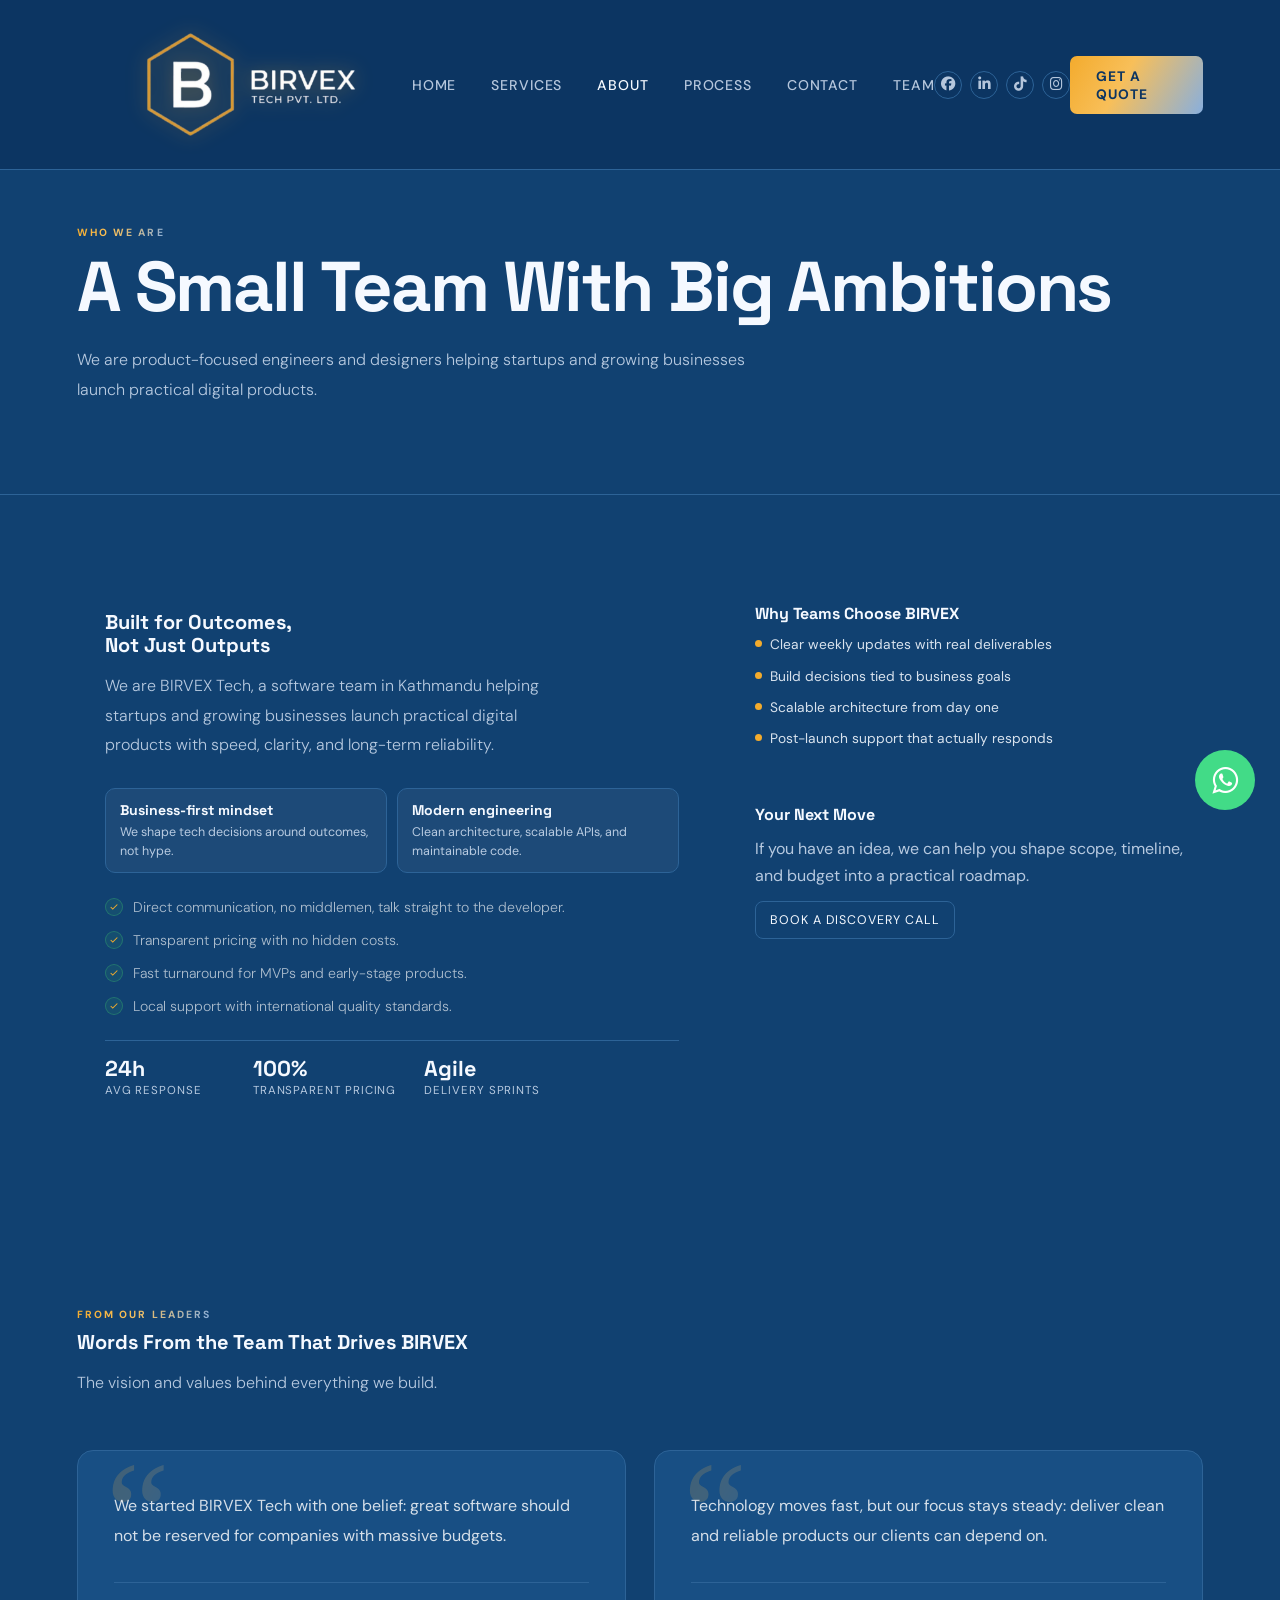
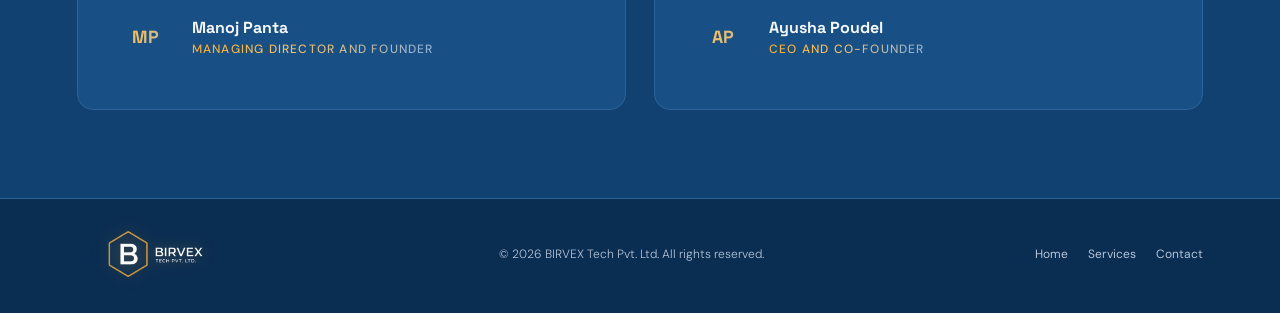
==== about.html @ 7d764b57 "Add team page with member profiles and navigation updates" ====
﻿<!DOCTYPE html>
<html lang="en">

<head>
    <meta charset="UTF-8" />
    <meta name="viewport" content="width=device-width, initial-scale=1.0" />
    <title>Birvex Tech Pvt. Ltd. | About</title>
    <link rel="icon" href="/assets/images/logo.png" type="image/png">
    <link rel="preconnect" href="https://fonts.googleapis.com">
    <link rel="stylesheet" href="https://cdnjs.cloudflare.com/ajax/libs/font-awesome/6.5.2/css/all.min.css"
        crossorigin="anonymous" referrerpolicy="no-referrer" />
    <link rel="stylesheet" href="https://maxcdn.bootstrapcdn.com/font-awesome/4.5.0/css/font-awesome.min.css"
        crossorigin="anonymous" referrerpolicy="no-referrer" />
    <link
        href="https://fonts.googleapis.com/css2?family=Space+Grotesk:wght@500;600;700;800&family=DM+Sans:wght@300;400;500&display=swap"
        rel="stylesheet">
    <link rel="stylesheet" href="/styles/style.css">
</head>

<body>
    <nav id="nav">
        <a href="/" class="nav-brand">
            <img src="/assets/images/logo.png" alt="BIRVEX Tech Pvt. Ltd."
                style="height:155px;width:auto;display:block;">
        </a>
        <ul class="nav-links">
            <li><a href="/">Home</a></li>
            <li><a href="/services">Services</a></li>
            <li><a href="/about" class="active">About</a></li>
            <li><a href="/process">Process</a></li>
            <li><a href="/contact">Contact</a></li>
            <li> <a href="/team">Team</a></li>
        </ul>
        <div class="nav-social">
            <a href="https://www.facebook.com/profile.php?id=61580804552190" target="_blank" rel="noopener noreferrer"
                aria-label="Facebook"><i class="fa-brands fa-facebook-f"></i></a>
            <a href="https://www.linkedin.com/company/birvex-tech-pvt-ltd" target="_blank" rel="noopener noreferrer"
                aria-label="LinkedIn"><i class="fa-brands fa-linkedin-in"></i></a>
            <a href="https://www.tiktok.com/@birvextech" target="_blank" rel="noopener noreferrer"
                aria-label="TikTok"><i class="fa-brands fa-tiktok"></i></a>
            <a href="https://www.instagram.com/birvextech?igsh=MWQ1cmxmb3Z1YXc5ZA%3D%3D&utm_source=qr" target="_blank"
                rel="noopener noreferrer" aria-label="Instagram"><i class="fa-brands fa-instagram"></i></a>
        </div>
        <a href="/contact" class="nav-cta">Get a Quote</a>
        <div class="hamburger" id="hbg"><span></span><span></span><span></span></div>
    </nav>

    <div class="mob-menu" id="mob">
        <a href="/" onclick="closeMob()">Home</a>
        <a href="/services" onclick="closeMob()">Services</a>
        <a href="/about" class="active" onclick="closeMob()">About</a>
        <a href="/process" onclick="closeMob()">Process</a>
        <a href="/contact" onclick="closeMob()">Contact</a>
        <a href="/team" onclick="closeMob()">Team</a>
        <div class="mob-social">
            <a href="https://www.facebook.com/profile.php?id=61580804552190" target="_blank" rel="noopener noreferrer"
                aria-label="Facebook"><i class="fa-brands fa-facebook-f"></i></a>
            <a href="https://www.linkedin.com/company/birvex-tech-pvt-ltd" target="_blank" rel="noopener noreferrer"
                aria-label="LinkedIn"><i class="fa-brands fa-linkedin-in"></i></a>
            <a href="https://www.tiktok.com/@birvextech" target="_blank" rel="noopener noreferrer"
                aria-label="TikTok"><i class="fa-brands fa-tiktok"></i></a>
            <a href="https://www.instagram.com/birvextech?igsh=MWQ1cmxmb3Z1YXc5ZA%3D%3D&utm_source=qr" target="_blank"
                rel="noopener noreferrer" aria-label="Instagram"><i class="fa-brands fa-instagram"></i></a>
        </div>
    </div>

    <section class="page-hero">
        <div class="s-tag">Who We Are</div>
        <h1>A Small Team With Big Ambitions</h1>
        <p class="s-sub">We are product-focused engineers and designers
            helping startups and growing businesses launch
            practical digital products.</p>
    </section>

    <section id="about">
        <div class="about-text about-main reveal d1">
            <h2 class="s-title">Built for Outcomes,<br>Not Just Outputs</h2>
            <p class="s-sub">We are BIRVEX Tech, a software team in
                Kathmandu helping startups and growing businesses
                launch practical digital products with speed, clarity, and
                long-term reliability.</p>
            <div class="about-highlights">
                <div class="about-h">
                    <div class="about-h-title">Business-first mindset</div>
                    <div class="about-h-sub">We shape tech decisions around
                        outcomes, not hype.</div>
                </div>
                <div class="about-h">
                    <div class="about-h-title">Modern engineering</div>
                    <div class="about-h-sub">Clean architecture, scalable
                        APIs, and maintainable code.</div>
                </div>
            </div>
            <ul class="check-list">
                <li><span class="ck"><svg viewBox="0 0 24 24">
                            <polyline points="20 6 9 17 4 12" />
                        </svg></span>Direct communication, no middlemen,
                    talk straight to the developer.</li>
                <li><span class="ck"><svg viewBox="0 0 24 24">
                            <polyline points="20 6 9 17 4 12" />
                        </svg></span>Transparent pricing with no hidden
                    costs.</li>
                <li><span class="ck"><svg viewBox="0 0 24 24">
                            <polyline points="20 6 9 17 4 12" />
                        </svg></span>Fast turnaround for MVPs and
                    early-stage products.</li>
                <li><span class="ck"><svg viewBox="0 0 24 24">
                            <polyline points="20 6 9 17 4 12" />
                        </svg></span>Local support with international
                    quality standards.</li>
            </ul>
            <div class="about-trust">
                <div class="about-kpi">
                    <div class="about-kpi-n">24h</div>
                    <div class="about-kpi-l">Avg response</div>
                </div>
                <div class="about-kpi">
                    <div class="about-kpi-n">100%</div>
                    <div class="about-kpi-l">Transparent pricing</div>
                </div>
                <div class="about-kpi">
                    <div class="about-kpi-n">Agile</div>
                    <div class="about-kpi-l">Delivery sprints</div>
                </div>
            </div>
        </div>
        <aside class="about-side reveal d2">
            <div class="about-side-card">
                <div class="about-side-title">Why Teams Choose BIRVEX</div>
                <ul class="about-mini-list">
                    <li>Clear weekly updates with real deliverables</li>
                    <li>Build decisions tied to business goals</li>
                    <li>Scalable architecture from day one</li>
                    <li>Post-launch support that actually responds</li>
                </ul>
            </div>
            <div class="about-side-card">
                <div class="about-side-title">Your Next Move</div>
                <p class="about-side-text">If you have an idea, we can help
                    you shape scope, timeline, and budget into a
                    practical roadmap.</p>
                <a href="/contact" class="about-side-cta">Book a Discovery
                    Call</a>
            </div>
        </aside>
    </section>

    <section id="leadership">
        <div class="lead-head reveal">
            <div class="s-tag">From Our Leaders</div>
            <h2 class="s-title">Words From the Team That Drives BIRVEX</h2>
            <p class="s-sub">The vision and values behind everything we
                build.</p>
        </div>
        <div class="lead-grid">
            <div class="lead-card reveal">
                <p class="lead-quote">We started BIRVEX Tech with one
                    belief: great software should not be reserved for
                    companies with massive budgets.</p>
                <div class="lead-person">
                    <div class="lead-avatar">
                        <div class="lead-avatar-inner no-photo" data-fallback="MP">
                            <img src="/assets/images/CEO.png" alt="Manoj Panta">
                        </div>
                    </div>
                    <div>
                        <div class="lead-info-name">Manoj Panta</div>
                        <div class="lead-info-role">Managing Director and
                            Founder</div>
                    </div>
                </div>
            </div>
            <div class="lead-card reveal d1">
                <p class="lead-quote">Technology moves fast, but our focus
                    stays steady: deliver clean and reliable
                    products
                    our clients can depend on.</p>
                <div class="lead-person">
                    <div class="lead-avatar">
                        <div class="lead-avatar-inner no-photo" data-fallback="AP">
                            <img src="/assets/images/ceo_co_founder.png" alt="Ayusha Poudel">
                        </div>
                    </div>
                    <div>
                        <div class="lead-info-name">Ayusha Poudel</div>
                        <div class="lead-info-role">CEO and Co-Founder</div>
                    </div>
                </div>
            </div>
        </div>
    </section>
    <div class="floating_btn">
        <a target="_blank" href="https://wa.me/9867396900" rel="noopener noreferrer" aria-label="WhatsApp">
            <div class="contact_icon">
                <i class="fa fa-whatsapp my-float"></i>
            </div>
        </a>

    </div>
    <footer>
        <div class="ft-brand">
            <img src="/assets/images/logo.png" alt="BIRVEX Tech Pvt. Ltd."
                style="height:70px;width:auto;display:block;filter:drop-shadow(0 0 8px rgba(243,171,45,0.35));">
        </div>

        <span class="ft-copy">© 2026 BIRVEX Tech Pvt. Ltd. All rights
            reserved.</span>
        <div class="ft-links">
            <a href="/">Home</a><a href="/services">Services</a><a href="/contact">Contact</a>
        </div>
    </footer>

    <div class="toast-wrap" id="toastWrap"></div>

    <script src="/scripts/main.js"></script>
</body>

<!--Start of Tawk.to Script-->
<!--Start of Tawk.to Script-->
<script type="text/javascript">
    var Tawk_API = Tawk_API || {}, Tawk_LoadStart = new Date();
    (function () {
        var s1 = document.createElement("script"), s0 = document.getElementsByTagName("script")[0];
        s1.async = true;
        s1.src = 'https://embed.tawk.to/69c4b86bbbdb561c35450358/1jkk70pis';
        s1.charset = 'UTF-8';
        s1.setAttribute('crossorigin', '*');
        s0.parentNode.insertBefore(s1, s0);
    })();
</script>
<!--End of Tawk.to Script-->
<!--End of Tawk.to Script-->

</html>
---- styles/style.css ----
:root {
    --green: #f3ab2d;
    --blue: #5f90cb;
    --teal: #7da7d8;
    --grad: linear-gradient(120deg, #f3ab2d 0%, #f8bf59 40%, #88afde 100%);
    --dark: #0d3561;
    --surface: #114171;
    --card: #184f84;
    --border: #2d6397;
    --muted: rgba(230, 239, 255, 0.78);
    --white: #f5f9ff;
}

*,
*::before,
*::after {
    box-sizing: border-box;
    margin: 0;
    padding: 0;
}

html {
    scroll-behavior: smooth;
}

body {
    font-family: 'DM Sans', sans-serif;
    background: var(--dark);
    color: var(--white);
    overflow-x: hidden;
    min-height: 100vh;
    display: flex;
    flex-direction: column;
}

p {
    font-size: 16px !important;
}

h2,
h3,
h4,
h5,
h6,
.s-title {
    font-size: clamp(18px, 2vw, 20px) !important;
}

::-webkit-scrollbar {
    width: 4px;
}

::-webkit-scrollbar-thumb {
    background: var(--grad);
    border-radius: 4px;
}

/* NAV */
nav {
    position: fixed;
    top: 0;
    left: 0;
    right: 0;
    z-index: 100;
    display: flex;
    align-items: center;
    justify-content: space-between;
    padding: 0 6vw;
    height: 170px;
    background: rgba(13, 53, 97, 0.92);
    backdrop-filter: blur(16px);
    border-bottom: 1px solid var(--border);
    transition: height 0.3s;
}

.nav-brand {
    display: flex;
    align-items: center;
    gap: 10px;
    text-decoration: none;
    flex-shrink: 0;
}

.nav-brand img {
    height: 155px;
    width: auto;
    display: block;
    object-fit: contain;
    filter: drop-shadow(0 0 10px rgba(243, 171, 45, 0.4));
}

.brand-hex {
    width: 36px;
    height: 32px;
    clip-path: polygon(25% 4%, 75% 4%, 96% 50%, 75% 96%, 25% 96%, 4% 50%);
    border: 2px solid var(--green);
    display: flex;
    align-items: center;
    justify-content: center;
    flex-shrink: 0;
}

.brand-hex span {
    font-family: 'Space Grotesk', sans-serif;
    font-size: 0.92rem;
    font-weight: 700;
    color: var(--green);
    line-height: 1;
}

.brand-word {
    display: flex;
    flex-direction: column;
    line-height: 1;
}

.brand-name {
    font-family: 'Space Grotesk', sans-serif;
    font-size: 1.55rem;
    letter-spacing: 0.08em;
    font-weight: 800;
    color: var(--white);
}

.brand-sub {
    margin-top: 3px;
    font-size: 0.58rem;
    letter-spacing: 0.24em;
    text-transform: uppercase;
    color: rgba(220, 233, 252, 0.86);
    font-weight: 500;
}

.nav-links {
    display: flex;
    gap: 2.2rem;
    list-style: none;
    align-items: center;
}

.nav-links a {
    font-size: 0.88rem;
    font-weight: 500;
    color: var(--muted);
    text-decoration: none;
    letter-spacing: 0.06em;
    text-transform: uppercase;
    transition: color 0.2s;
}

.nav-links a:hover {
    color: var(--white);
}

.nav-links a.active,
.mob-menu a.active {
    color: var(--white);
}

.nav-social {
    display: flex;
    align-items: center;
    gap: 8px;
}

.nav-social a {
    width: 28px;
    height: 28px;
    display: inline-flex;
    align-items: center;
    justify-content: center;
    text-decoration: none;
    color: var(--muted);
    border: 1px solid var(--border);
    border-radius: 999px;
    font-size: 0.9rem;
    transition: color 0.2s, border-color 0.2s, background 0.2s, transform 0.2s;
}

.nav-social a i {
    line-height: 1;
    display: block;
}

.nav-social a:hover {
    color: var(--white);
    border-color: var(--green);
    background: rgba(243, 171, 45, 0.12);
    transform: translateY(-1px);
}

.nav-cta {
    padding: 11px 26px;
    border-radius: 7px;
    background: var(--grad);
    color: #0d3561;
    font-size: 0.86rem;
    font-weight: 700;
    letter-spacing: 0.06em;
    text-transform: uppercase;
    text-decoration: none;
    transition: opacity 0.2s, transform 0.2s;
}

.nav-cta:hover {
    opacity: 0.92;
    transform: translateY(-1px);
}

.hamburger {
    display: none;
    flex-direction: column;
    gap: 5px;
    cursor: pointer;
}

.hamburger span {
    width: 22px;
    height: 2px;
    background: var(--white);
    border-radius: 2px;
    transition: all 0.3s;
}

.hamburger.open span:nth-child(1) {
    transform: translateY(7px) rotate(45deg);
}

.hamburger.open span:nth-child(2) {
    opacity: 0;
}

.hamburger.open span:nth-child(3) {
    transform: translateY(-7px) rotate(-45deg);
}

/* Nav shrink on scroll */
nav.scrolled {
    height: 68px !important;
}

nav.scrolled .nav-brand img {
    height: 54px !important;
}

.mob-menu {
    display: none;
    flex-direction: column;
    position: fixed;
    top: 170px;
    left: 0;
    right: 0;
    z-index: 99;
    background: var(--card);
    border-bottom: 1px solid var(--border);
    transition: top 0.3s;
}

.mob-menu.open {
    display: flex;
}

.mob-menu a {
    padding: 13px 6vw;
    color: var(--muted);
    font-size: 0.88rem;
    font-weight: 500;
    text-decoration: none;
    text-transform: uppercase;
    letter-spacing: 0.06em;
    border-bottom: 1px solid var(--border);
    transition: color 0.2s;
}

.mob-menu a:hover {
    color: var(--green);
}

.mob-social {
    display: none;
    align-items: center;
    justify-content: center;
    gap: 10px;
    padding: 12px 6vw 14px;
    border-top: 1px solid var(--border);
}

.mob-social a {
    width: 30px;
    height: 30px;
    display: inline-flex;
    align-items: center;
    justify-content: center;
    text-decoration: none;
    color: var(--muted);
    border: 1px solid var(--border);
    border-radius: 999px;
    font-size: 0.92rem;
    transition: color 0.2s, border-color 0.2s, background 0.2s;
}

.mob-social a:hover {
    color: var(--white);
    border-color: var(--green);
    background: rgba(243, 171, 45, 0.12);
}

/* HERO */
.hero {
    min-height: 100vh;
    display: flex;
    align-items: center;
    justify-content: center;

    position: relative;
    overflow: hidden;
}

.hero::before {
    content: '';
    position: absolute;
    inset: 0;
    background:
        radial-gradient(ellipse 50% 60% at 78% 45%, rgba(33, 118, 199, 0.13) 0%, transparent 65%),
        radial-gradient(ellipse 40% 50% at 18% 65%, rgba(61, 190, 110, 0.09) 0%, transparent 60%),
        var(--dark);
}

.hero-grid {
    position: absolute;
    inset: 0;
    pointer-events: none;
    background-image: linear-gradient(rgba(61, 190, 110, 0.03) 1px, transparent 1px), linear-gradient(90deg, rgba(33, 118, 199, 0.03) 1px, transparent 1px);
    background-size: 52px 52px;
}

.hero-content {
    position: relative;
    width: 100%;
    max-width: 1100px;
    display: flex;
    align-items: center;
    gap: 60px;
    height: 100vh;
}

.hero-left {
    flex: 1;
}

.hero-right {
    flex: 1;
    display: flex;
    flex-direction: column;
    gap: 0;
}

.hero-pill {
    display: inline-flex;
    align-items: center;
    gap: 8px;
    padding: 5px 14px;
    border-radius: 100px;
    border: 1px solid rgba(61, 190, 110, 0.3);
    background: rgba(61, 190, 110, 0.07);
    font-size: 0.68rem;
    font-weight: 600;
    letter-spacing: 0.14em;
    text-transform: uppercase;
    color: var(--green);
    margin-bottom: 26px;
    opacity: 0;
    animation: up 0.6s 0.1s forwards;
}

.dot {
    width: 6px;
    height: 6px;
    border-radius: 50%;
    background: var(--green);
    box-shadow: 0 0 7px var(--green);
    animation: blink 2s infinite;
}

@keyframes blink {

    0%,
    100% {
        opacity: 1
    }

    50% {
        opacity: 0.3
    }
}

h1 {
    font-family: 'Space Grotesk', sans-serif;
    font-size: clamp(2.8rem, 5.5vw, 4.8rem);
    font-weight: 800;
    line-height: 1.08;
    letter-spacing: -0.03em;
    margin-bottom: 20px;
    opacity: 0;
    animation: up 0.6s 0.25s forwards;
}

.g {
    background: var(--grad);
    -webkit-background-clip: text;
    -webkit-text-fill-color: transparent;
    background-clip: text;
}

.hero-sub {
    font-size: 1.1rem;
    font-weight: 300;
    line-height: 1.8;
    color: var(--muted);
    max-width: 560px;
    margin-bottom: 38px;
    opacity: 0;
    animation: up 0.6s 0.4s forwards;
}

.hero-btns {
    display: flex;
    gap: 12px;
    flex-wrap: wrap;
    opacity: 0;
    animation: up 0.6s 0.55s forwards;
}

.btn-p {
    padding: 13px 30px;
    border-radius: 7px;
    background: var(--grad);
    color: #0d3561;
    border: none;
    font-size: 0.83rem;
    font-weight: 600;
    letter-spacing: 0.06em;
    text-transform: uppercase;
    text-decoration: none;
    cursor: pointer;
    box-shadow: 0 4px 18px rgba(33, 118, 199, 0.28);
    transition: opacity 0.2s, transform 0.2s;
}

.btn-p:hover {
    opacity: 0.92;
    transform: translateY(-2px);
}

.btn-o {
    padding: 12px 30px;
    border-radius: 7px;
    background: transparent;
    color: var(--white);
    border: 1.5px solid var(--border);
    font-size: 0.83rem;
    font-weight: 500;
    letter-spacing: 0.06em;
    text-transform: uppercase;
    text-decoration: none;
    transition: border-color 0.2s, color 0.2s, transform 0.2s;
}

.btn-o:hover {
    border-color: var(--blue);
    color: #7ec8f5;
    transform: translateY(-2px);
}

.hero-logo-float {
    position: absolute;
    right: 7vw;
    top: 50%;
    transform: translateY(-50%);
    opacity: 0;
    animation: fadein 1s 0.8s forwards;
    display: flex;
    flex-direction: column;
    align-items: center;
    gap: 16px;
}

.logo-ring {
    width: 180px;
    height: 180px;
    border-radius: 50%;
    background: rgba(255, 255, 255, 0.96);
    display: flex;
    align-items: center;
    justify-content: center;
    box-shadow: 0 0 0 12px rgba(61, 190, 110, 0.08), 0 0 0 24px rgba(33, 118, 199, 0.05), 0 24px 60px rgba(0, 0, 0, 0.4);
}

.logo-ring img {
    width: 140px;
    height: 140px;
    object-fit: contain;
}

.logo-tagline {
    font-family: 'Space Grotesk', sans-serif;
    font-size: 0.85rem;
    font-weight: 700;
    text-align: center;
    letter-spacing: 0.04em;
    background: var(--grad);
    -webkit-background-clip: text;
    -webkit-text-fill-color: transparent;
    background-clip: text;
}

/* STATS */
.stats {
    background: var(--surface);
    border-top: 1px solid var(--border);
    border-bottom: 1px solid var(--border);
    padding: 32px 6vw;
    display: flex;
    justify-content: space-around;
    flex-wrap: wrap;
    gap: 20px;
}

.stat {
    text-align: center;
}

.stat-n {
    font-family: 'Space Grotesk', sans-serif;
    font-size: 2.2rem;
    font-weight: 800;
    line-height: 1;
    background: var(--grad);
    -webkit-background-clip: text;
    -webkit-text-fill-color: transparent;
    background-clip: text;
}

.stat-l {
    font-size: 0.7rem;
    font-weight: 500;
    letter-spacing: 0.1em;
    text-transform: uppercase;
    color: var(--muted);
    margin-top: 5px;
}

/* SECTION */
section {
    padding: 88px 6vw;
}

.page-hero {
    background: var(--surface);
    padding: 220px 6vw 90px;
    border-bottom: 1px solid var(--border);
}

.page-hero .s-sub {
    max-width: 680px;
}

.s-tag {
    font-size: 0.65rem;
    font-weight: 700;
    letter-spacing: 0.2em;
    text-transform: uppercase;
    background: var(--grad);
    -webkit-background-clip: text;
    -webkit-text-fill-color: transparent;
    background-clip: text;
    margin-bottom: 10px;
    display: inline-block;
}

.s-title {
    font-family: 'Space Grotesk', sans-serif;
    font-size: clamp(1.8rem, 3vw, 2.5rem);
    font-weight: 800;
    line-height: 1.15;
    margin-bottom: 14px;
}

.s-sub {
    font-size: 0.95rem;
    font-weight: 300;
    line-height: 1.85;
    color: var(--muted);
    max-width: 480px;
}

/* SERVICES */
#services {
    background: var(--surface);
}

.svc-head {
    margin-bottom: 50px;
}

.svc-grid {
    display: grid;
    grid-template-columns: repeat(auto-fit, minmax(270px, 1fr));
    gap: 18px;
}

.svc-card {
    background: var(--dark);
    border: 1px solid var(--border);
    border-radius: 12px;
    padding: 32px 28px;
    position: relative;
    overflow: hidden;
    transition: transform 0.3s, border-color 0.3s, box-shadow 0.3s;
}

.svc-card::before {
    content: '';
    position: absolute;
    top: 0;
    left: 0;
    right: 0;
    height: 2.5px;
    background: var(--grad);
    transform: scaleX(0);
    transform-origin: left;
    transition: transform 0.35s;
    border-radius: 12px 12px 0 0;
}

.svc-card:hover {
    transform: translateY(-5px);
    border-color: rgba(33, 118, 199, 0.3);
    box-shadow: 0 12px 36px rgba(33, 118, 199, 0.12);
}

.svc-card:hover::before {
    transform: scaleX(1);
}

.svc-icon {
    width: 46px;
    height: 46px;
    border-radius: 9px;
    margin-bottom: 20px;
    display: flex;
    align-items: center;
    justify-content: center;
    background: rgba(61, 190, 110, 0.08);
    border: 1px solid rgba(61, 190, 110, 0.14);
}

.svc-icon svg {
    width: 22px;
    height: 22px;
    stroke-width: 1.6;
    fill: none;
}

.svc-card:nth-child(odd) .svc-icon svg {
    stroke: var(--green);
}

.svc-card:nth-child(even) .svc-icon svg {
    stroke: #5ab4f5;
}

.svc-title {
    font-family: 'Space Grotesk', sans-serif;
    font-size: 1.05rem;
    font-weight: 700;
    margin-bottom: 9px;
}

.svc-desc {
    font-size: 0.86rem;
    line-height: 1.75;
    color: var(--muted);
    font-weight: 300;
}

/* ABOUT */
#about {
    background: var(--surface);
    display: grid;
    grid-template-columns: 1.15fr 0.85fr;
    gap: 30px;
    align-items: start;
    max-width: 1440px;
    margin: 0 auto;
}

.about-main {
    background: transparent;
    border: none;
    border-radius: 14px;
    padding: 28px;
}

.about-img-side {
    display: flex;
    flex-direction: column;
    align-items: center;
    gap: 20px;
}

.about-logo-big {
    width: 200px;
    height: 200px;
    border-radius: 50%;
    background: #fff;
    display: flex;
    align-items: center;
    justify-content: center;
    box-shadow: 0 0 0 10px rgba(61, 190, 110, 0.07), 0 0 0 22px rgba(33, 118, 199, 0.04), 0 20px 50px rgba(0, 0, 0, 0.35);
}

.about-logo-big img {
    width: 160px;
    height: 160px;
    object-fit: contain;
}

.about-chips {
    display: flex;
    flex-wrap: wrap;
    gap: 8px;
    justify-content: center;
}

.chip {
    padding: 5px 14px;
    border-radius: 100px;
    font-size: 0.72rem;
    font-weight: 500;
    border: 1px solid var(--border);
    color: var(--muted);
    background: var(--card);
}

.about-text .s-sub {
    margin-bottom: 28px;
}

.about-highlights {
    display: grid;
    grid-template-columns: 1fr 1fr;
    gap: 10px;
    margin: 0 0 24px;
}

.about-h {
    background: rgba(245, 249, 255, 0.05);
    border: 1px solid var(--border);
    border-radius: 10px;
    padding: 12px 14px;
}

.about-h-title {
    font-family: 'Space Grotesk', sans-serif;
    font-size: 0.88rem;
    font-weight: 700;
    color: var(--white);
    margin-bottom: 4px;
}

.about-h-sub {
    font-size: 0.78rem;
    color: var(--muted);
    line-height: 1.5;
}

.check-list {
    list-style: none;
    display: flex;
    flex-direction: column;
    gap: 11px;
    margin-bottom: 22px;
}

.check-list li {
    display: flex;
    align-items: flex-start;
    gap: 10px;
    font-size: 0.88rem;
    color: rgba(255, 255, 255, 0.65);
    font-weight: 300;
    line-height: 1.55;
}

.ck {
    flex-shrink: 0;
    width: 18px;
    height: 18px;
    border-radius: 50%;
    margin-top: 1px;
    background: rgba(61, 190, 110, 0.1);
    border: 1px solid rgba(61, 190, 110, 0.35);
    display: flex;
    align-items: center;
    justify-content: center;
}

.ck svg {
    width: 10px;
    height: 10px;
    stroke: var(--green);
    stroke-width: 2.5;
    fill: none;
}

.about-trust {
    display: flex;
    gap: 28px;
    flex-wrap: wrap;
    padding-top: 16px;
    border-top: 1px solid var(--border);
}

.about-kpi {
    min-width: 120px;
}

.about-kpi-n {
    font-family: 'Space Grotesk', sans-serif;
    font-size: 1.35rem;
    font-weight: 800;
    color: var(--white);
    line-height: 1.1;
}

.about-kpi-l {
    margin-top: 3px;
    font-size: 0.72rem;
    letter-spacing: 0.08em;
    text-transform: uppercase;
    color: var(--muted);
}

.about-side {
    display: flex;
    flex-direction: column;
    gap: 14px;
}

.about-side-card {
    background: transparent;
    border: none;
    border-radius: 14px;
    padding: 20px 18px;
}

.about-side-title {
    font-family: 'Space Grotesk', sans-serif;
    font-size: 1rem;
    font-weight: 700;
    color: var(--white);
    margin-bottom: 10px;
}

.about-side-text {
    font-size: 0.9rem;
    line-height: 1.7;
    color: var(--muted);
}

.about-mini-list {
    list-style: none;
    display: flex;
    flex-direction: column;
    gap: 10px;
    margin-top: 8px;
}

.about-mini-list li {
    font-size: 0.86rem;
    color: rgba(245, 249, 255, 0.88);
    display: flex;
    align-items: flex-start;
    gap: 8px;
    line-height: 1.55;
}

.about-mini-list li::before {
    content: '';
    width: 7px;
    height: 7px;
    margin-top: 6px;
    border-radius: 50%;
    background: var(--green);
    flex-shrink: 0;
}

.about-side-cta {
    display: inline-block;
    margin-top: 12px;
    font-size: 0.78rem;
    letter-spacing: 0.08em;
    text-transform: uppercase;
    text-decoration: none;
    color: var(--white);
    border: 1px solid var(--border);
    border-radius: 8px;
    padding: 10px 14px;
    transition: border-color 0.2s, transform 0.2s;
}

.about-side-cta:hover {
    border-color: var(--green);
    transform: translateY(-1px);
}

/* HOME EXTRA */
#home-extra {
    background: linear-gradient(180deg, var(--surface) 0%, #0f3b68 100%);
}

.extra-head {
    margin-bottom: 34px;
}

.extra-grid {
    display: grid;
    grid-template-columns: repeat(3, 1fr);
    gap: 18px;
    margin-bottom: 26px;
}

.extra-card {
    background: rgba(10, 45, 82, 0.75);
    border: 1px solid var(--border);
    border-radius: 14px;
    padding: 24px;
    transition: transform 0.25s, border-color 0.25s, box-shadow 0.25s;
}

.extra-card:hover {
    transform: translateY(-4px);
    border-color: rgba(243, 171, 45, 0.55);
    box-shadow: 0 12px 32px rgba(4, 22, 41, 0.35);
}

.extra-label {
    display: inline-block;
    padding: 5px 10px;
    border-radius: 999px;
    border: 1px solid rgba(243, 171, 45, 0.35);
    background: rgba(243, 171, 45, 0.12);
    color: var(--green);
    font-size: 0.68rem;
    font-weight: 600;
    letter-spacing: 0.08em;
    text-transform: uppercase;
    margin-bottom: 12px;
}

.extra-card h3 {
    font-family: 'Space Grotesk', sans-serif;
    font-size: 1.05rem;
    margin-bottom: 10px;
    line-height: 1.3;
}

.extra-card p {
    color: var(--muted);
    font-size: 0.88rem;
    line-height: 1.65;
    margin-bottom: 12px;
}

.extra-card ul {
    list-style: none;
    display: flex;
    flex-direction: column;
    gap: 7px;
}

.extra-card li {
    font-size: 0.8rem;
    color: rgba(245, 249, 255, 0.86);
    line-height: 1.45;
    position: relative;
    padding-left: 14px;
}

.extra-card li::before {
    content: '';
    width: 6px;
    height: 6px;
    border-radius: 50%;
    background: var(--green);
    position: absolute;
    left: 0;
    top: 7px;
}

#home-clients {
    background: var(--surface);
    padding-top: 26px;
}

.clients-head {
    text-align: center;
    max-width: 900px;
    margin: 0 auto 24px;
}

.clients-head .s-sub {
    max-width: 760px;
    margin: 0 auto;
}

.clients-marquee {
    overflow: hidden;
    border: 1px solid rgba(45, 99, 151, 0.75);
    border-radius: 14px;
    background: rgba(10, 45, 82, 0.65);
    position: relative;
    -webkit-mask-image: linear-gradient(to right, transparent, #000 8%, #000 92%, transparent);
    mask-image: linear-gradient(to right, transparent, #000 8%, #000 92%, transparent);
}

.clients-track {
    display: flex;
    width: max-content;
    gap: 14px;
    padding: 16px 14px;
    animation: client-scroll 30s linear infinite;
}

.client-logo {
    width: 180px;
    height: 82px;
    border-radius: 10px;
    background: rgba(245, 249, 255, 0.06);
    border: 1px solid rgba(45, 99, 151, 0.7);
    display: flex;
    align-items: center;
    justify-content: center;
    flex-shrink: 0;
}

.client-logo img {
    max-width: 132px;
    max-height: 54px;
    object-fit: contain;
    filter: none;
    opacity: 1;
}

@keyframes client-scroll {
    from {
        transform: translateX(0);
    }

    to {
        transform: translateX(-50%);
    }
}

#home-faq {
    background: var(--surface);
    padding: 34px 6vw 74px;
}

.faq-head {
    text-align: center;
    max-width: 920px;
    margin: 0 auto 18px;
}

.faq-head .s-sub {
    max-width: 680px;
    margin: 0 auto;
}

.faq-shell {
    max-width: 980px;
    margin: 0 auto;
    padding: 18px;
    border-radius: 14px;
    border: 1px solid rgba(45, 99, 151, 0.75);
    background: rgba(10, 45, 82, 0.58);
    box-shadow: 0 16px 34px rgba(6, 26, 48, 0.26);
}

.faq-grid {
    display: grid;
    gap: 10px;
}

.faq-grid details {
    text-align: left;
    border: 1px solid rgba(45, 99, 151, 0.65);
    border-radius: 9px;
    padding: 11px 13px;
    background: rgba(17, 65, 113, 0.45);
}

.faq-grid summary {
    cursor: pointer;
    list-style: none;
    font-size: 0.9rem;
    font-weight: 600;
    color: rgba(245, 249, 255, 0.94);
}

.faq-grid summary::-webkit-details-marker {
    display: none;
}

.faq-grid p {
    margin-top: 8px;
    color: var(--muted);
    font-size: 0.84rem;
    line-height: 1.62;
}

.faq-shell .about-side-cta {
    display: inline-flex;
    margin-top: 14px;
}

@media (prefers-reduced-motion: reduce) {
    .clients-track {
        animation: none;
    }
}

/* PROCESS */
#process {
    background: var(--surface);
}

.proc-head {
    margin-bottom: 52px;
}

.proc-grid {
    display: grid;
    grid-template-columns: repeat(4, 1fr);
    gap: 28px;
}

.proc-step {
    text-align: center;
}

.proc-num-wrap {
    width: 60px;
    height: 60px;
    border-radius: 50%;
    margin: 0 auto 18px;
    background: var(--grad);
    padding: 2px;
    display: flex;
    transition: transform 0.3s, box-shadow 0.3s;
}

.proc-step:hover .proc-num-wrap {
    transform: scale(1.08);
    box-shadow: 0 6px 20px rgba(33, 118, 199, 0.3);
}

.proc-num-bg {
    flex: 1;
    border-radius: 50%;
    background: var(--card);
    display: flex;
    align-items: center;
    justify-content: center;
}

.proc-num-inner {
    font-family: 'Space Grotesk', sans-serif;
    font-size: 1.2rem;
    font-weight: 800;
    background: var(--grad);
    -webkit-background-clip: text;
    -webkit-text-fill-color: transparent;
    background-clip: text;
}

.proc-title {
    font-family: 'Space Grotesk', sans-serif;
    font-size: 0.95rem;
    font-weight: 700;
    margin-bottom: 7px;
}

.proc-desc {
    font-size: 0.82rem;
    line-height: 1.7;
    color: var(--muted);
    font-weight: 300;
}

/* LEADERSHIP */
#leadership {
    background: var(--surface);
}

.lead-head {
    margin-bottom: 52px;
}

.lead-grid {
    display: grid;
    grid-template-columns: 1fr 1fr;
    gap: 28px;
}

.lead-card {
    background: var(--card);
    border: 1px solid var(--border);
    border-radius: 16px;
    padding: 40px 36px;
    position: relative;
    overflow: hidden;
    transition: transform 0.3s, box-shadow 0.3s;
}

.lead-card::before {
    content: '\201C';
    position: absolute;
    top: -10px;
    left: 28px;
    font-size: 9rem;
    line-height: 1;
    font-family: Georgia, serif;
    background: var(--grad);
    -webkit-background-clip: text;
    -webkit-text-fill-color: transparent;
    background-clip: text;
    opacity: 0.18;
    pointer-events: none;
}

.lead-card:hover {
    transform: translateY(-4px);
    box-shadow: 0 16px 48px rgba(33, 118, 199, 0.14);
}

.lead-quote {
    font-size: 1.05rem;
    font-weight: 400;
    line-height: 1.85;
    color: rgba(255, 255, 255, 0.82);
    margin-bottom: 32px;
    position: relative;
    z-index: 1;
}

.lead-person {
    display: flex;
    align-items: center;
    gap: 14px;
    border-top: 1px solid var(--border);
    padding-top: 22px;
}

.lead-avatar {
    width: 64px;
    height: 64px;
    border-radius: 50%;
    padding: 2px;
    flex-shrink: 0;
    display: flex;
}

.lead-avatar-inner {
    flex: 1;
    border-radius: 50%;
    background: var(--dark);
    display: flex;
    align-items: center;
    justify-content: center;
    font-family: 'Space Grotesk', sans-serif;
    font-size: 1.1rem;
    font-weight: 700;
    background: var(--grad);
    -webkit-background-clip: text;
    -webkit-text-fill-color: transparent;
    background-clip: text;
    background-color: var(--dark);
    overflow: hidden;
    position: relative;
    color: transparent;
}

.lead-avatar-inner img {
    width: 100%;
    height: 100%;
    object-fit: cover;
    display: block;
}

.lead-avatar-inner::after {
    content: attr(data-fallback);
    position: absolute;
    inset: 0;
    display: flex;
    align-items: center;
    justify-content: center;
    font-family: 'Space Grotesk', sans-serif;
    font-size: 1.1rem;
    font-weight: 700;
    background: var(--grad);
    -webkit-background-clip: text;
    -webkit-text-fill-color: transparent;
    background-clip: text;
    opacity: 0;
}

.lead-avatar-inner.no-photo::after {
    opacity: 1;
}

.lead-avatar-inner.no-photo img {
    display: none;
}

.lead-info-name {
    font-family: 'Space Grotesk', sans-serif;
    font-size: 1rem;
    font-weight: 700;
    color: var(--white);
}

.lead-info-role {
    font-size: 0.75rem;
    font-weight: 500;
    letter-spacing: 0.1em;
    text-transform: uppercase;
    background: var(--grad);
    -webkit-background-clip: text;
    -webkit-text-fill-color: transparent;
    background-clip: text;
    margin-top: 3px;
}

@media (max-width: 860px) {
    .lead-grid {
        grid-template-columns: 1fr;
    }
}

/* CONTACT */
#contact {
    background: var(--surface);
    display: grid;
    grid-template-columns: 1fr 1fr;
    gap: 64px;
    align-items: start;
}

.contact-left .s-sub {
    margin-bottom: 34px;
}

.c-items {
    display: flex;
    flex-direction: column;
    gap: 18px;
}

.c-item {
    display: flex;
    gap: 13px;
    align-items: flex-start;
}

.c-icon {
    width: 38px;
    height: 38px;
    flex-shrink: 0;
    border-radius: 8px;
    background: rgba(61, 190, 110, 0.07);
    border: 1px solid rgba(61, 190, 110, 0.15);
    display: flex;
    align-items: center;
    justify-content: center;
}

.c-icon svg {
    width: 17px;
    height: 17px;
    stroke: var(--green);
    stroke-width: 1.6;
    fill: none;
}

.c-label {
    font-size: 0.65rem;
    font-weight: 600;
    letter-spacing: 0.12em;
    text-transform: uppercase;
    color: var(--muted);
    margin-bottom: 3px;
}

.c-val {
    font-size: 0.88rem;
    color: rgba(255, 255, 255, 0.8);
    font-weight: 300;
}

.cf {
    display: flex;
    flex-direction: column;
    gap: 14px;
}

.cf-row {
    display: grid;
    grid-template-columns: 1fr 1fr;
    gap: 14px;
}

.fg {
    display: flex;
    flex-direction: column;
    gap: 5px;
}

.fg label {
    font-size: 0.65rem;
    font-weight: 600;
    letter-spacing: 0.12em;
    text-transform: uppercase;
    color: var(--muted);
}

.fg input,
.fg textarea,
.fg select {
    background: var(--card);
    border: 1px solid var(--border);
    border-radius: 7px;
    padding: 11px 14px;
    color: var(--white);
    font-family: 'DM Sans', sans-serif;
    font-size: 0.88rem;
    font-weight: 300;
    outline: none;
    transition: border-color 0.2s;
}

.fg input:focus,
.fg textarea:focus,
.fg select:focus {
    border-color: var(--teal);
}

.fg input.field-invalid,
.fg textarea.field-invalid,
.fg select.field-invalid {
    border-color: #f8bf59;
    box-shadow: 0 0 0 2px rgba(248, 191, 89, 0.2);
}

.fg textarea {
    resize: vertical;
    min-height: 110px;
}

.fg select option {
    background: var(--card);
}

.cf-btn {
    width: 100%;
    padding: 13px;
    border-radius: 7px;
    background: var(--grad);
    color: #0d3561;
    border: none;
    font-family: 'DM Sans', sans-serif;
    font-size: 0.83rem;
    font-weight: 600;
    letter-spacing: 0.08em;
    text-transform: uppercase;
    cursor: pointer;
    transition: opacity 0.2s, transform 0.2s;
}

.cf-btn:hover {
    opacity: 0.92;
    transform: translateY(-2px);
}

/* FOOTER */
footer {
    background: #0a2d52;
    margin-top: auto;
    padding: 20px 6vw 24px;
    border-top: 1px solid var(--border);
    display: flex;
    align-items: center;
    justify-content: space-between;
    flex-wrap: wrap;
    gap: 12px;
}

.ft-brand {
    display: flex;
    align-items: center;
    gap: 12px;
}

.ft-word {
    display: flex;
    flex-direction: column;
    line-height: 1;
}

.ft-logo {
    width: 30px;
    height: 26px;
    clip-path: polygon(25% 4%, 75% 4%, 96% 50%, 75% 96%, 25% 96%, 4% 50%);
    border: 2px solid var(--green);
    display: flex;
    align-items: center;
    justify-content: center;
}

.ft-logo span {
    font-family: 'Space Grotesk', sans-serif;
    font-weight: 700;
    font-size: 0.8rem;
    color: var(--green);
    line-height: 1;
}

.ft-name {
    font-family: 'Space Grotesk', sans-serif;
    font-size: 1.22rem;
    letter-spacing: 0.08em;
    font-weight: 800;
    color: var(--white);
}

.ft-sub {
    margin-top: 3px;
    font-size: 0.52rem;
    letter-spacing: 0.2em;
    text-transform: uppercase;
    color: rgba(220, 233, 252, 0.86);
    font-weight: 500;
}

.ft-copy {
    font-size: 0.75rem;
    color: var(--muted);
    font-weight: 300;
}

.ft-links {
    display: flex;
    gap: 20px;
}

.ft-links a {
    font-size: 0.75rem;
    color: var(--muted);
    text-decoration: none;
    transition: color 0.2s;
}

.ft-links a:hover {
    color: var(--green);
}

.toast-wrap {
    position: fixed;
    right: 24px;
    top: 0px;
    z-index: 150;
    display: flex;
    flex-direction: column;
    gap: 12px;
    pointer-events: none;
}

.toast {
    min-width: 280px;
    max-width: 360px;
    padding: 14px 16px;
    border-radius: 12px;
    border: 1px solid var(--border);
    background: rgba(10, 45, 82, 0.96);
    box-shadow: 0 16px 48px rgba(0, 0, 0, 0.28);
    transform: translateY(14px);
    opacity: 0;
    transition: transform 0.25s ease, opacity 0.25s ease;
}

.toast.show {
    transform: translateY(0);
    opacity: 1;
}

.toast.success {
    border-color: rgba(61, 190, 110, 0.45);
}

.toast.error {
    border-color: rgba(243, 171, 45, 0.55);
}

.toast-title {
    font-family: 'Space Grotesk', sans-serif;
    font-size: 0.92rem;
    font-weight: 700;
    color: var(--white);
    margin-bottom: 4px;
}

.toast-text {
    font-size: 0.84rem;
    line-height: 1.6;
    color: var(--muted);
}

/* REVEAL */
.reveal {
    opacity: 0;
    transform: translateY(28px);
    transition: opacity 0.65s ease, transform 0.65s ease;
}

.reveal.on {
    opacity: 1;
    transform: translateY(0);
}

.d1 {
    transition-delay: 0.08s
}

.d2 {
    transition-delay: 0.16s
}

.d3 {
    transition-delay: 0.24s
}
.page {
    width: min(1400px, 100%);
    margin: 0 auto 56px;
    padding: 2rem 6vw;
    display: grid;
    grid-template-columns: repeat(auto-fit, minmax(300px, 320px));
    gap: 24px;
    justify-content: center;
    align-items: stretch;
}

.team-page .page-hero {
    padding: 230px 6vw 110px;
}

.team-page .page-hero .s-title {
    font-size: clamp(2.2rem, 4.6vw, 3.2rem);
}

.team-page .page-hero .s-sub {
    max-width: 760px;
    font-size: 1.02rem;
}
 
/* ── Card ── */
.card {
    width: 100%;
        max-width: 320px;
        min-height: 430px;
        margin: 0;
  border-radius: 24px;
  overflow: hidden;
    border: 1px solid var(--border);
    background: linear-gradient(165deg, #114171 0%, #184f84 55%, #0d3561 100%);
    box-shadow: 0 20px 56px rgba(6, 28, 51, 0.4);
  position: relative;
}
 
/* Circular ring decorations */
.card::before {
  content: '';
  position: absolute;
  top: -60px;
  left: -60px;
  width: 220px;
  height: 220px;
  border-radius: 50%;
    border: 2px solid rgba(125, 167, 216, 0.2);
  pointer-events: none;
}
 
.card::after {
  content: '';
  position: absolute;
  top: -30px;
  left: -30px;
  width: 160px;
  height: 160px;
  border-radius: 50%;
    border: 2px solid rgba(125, 167, 216, 0.14);
  pointer-events: none;
}
 
/* ── Arc SVG ── */
.arc-lines {
  position: absolute;
  right: -30px;
  top: 40px;
  width: 200px;
  height: 300px;
  opacity: 0.07;
  pointer-events: none;
}
 
/* ── Logo area ── */
.card-top {
  padding: 20px 20px 0;
  display: flex;
  align-items: center;
  gap: 8px;
  position: relative;
  z-index: 2;
}
 
.logo-hex {
  width: 34px;
  height: 34px;
  flex-shrink: 0;
}
 
.logo-text {
  display: flex;
  flex-direction: column;
  line-height: 1.1;
}
 
.logo-text .brand {
  font-size: 13px;
  font-weight: 800;
  color: #ffffff;
  letter-spacing: 1px;
}
 
.logo-text .sub {
  font-size: 7px;
  color: rgba(255, 255, 255, 0.5);
  letter-spacing: 1.5px;
  text-transform: uppercase;
}
 
/* ── Photo ── */
.photo-wrap {
  display: flex;
  justify-content: center;
  padding: 24px 20px 0;
  position: relative;
  z-index: 2;
}
 
.photo-frame {
  width: 200px;
  height: 220px;
  border-radius: 20px;
    background: rgba(13, 53, 97, 0.88);
  overflow: hidden;
  display: flex;
  align-items: flex-end;
  justify-content: center;
    border: 2px solid rgba(45, 99, 151, 0.75);
}
 
/* Replace .photo-placeholder with an <img> when you have a real photo */
.photo-placeholder {
  width: 100%;
  height: 100%;
  display: flex;
  flex-direction: column;
  align-items: center;
  justify-content: center;
  gap: 10px;
}
 
.photo-placeholder svg {
  width: 64px;
  height: 64px;
  opacity: 0.3;
}
 
.upload-hint {
  font-size: 10px;
  color: rgba(255, 255, 255, 0.3);
  letter-spacing: 0.5px;
}
 
.photo-frame img {
  width: 100%;
  height: 100%;
  object-fit: cover;
  object-position: top center;
}
 
/* ── Name & Role ── */
.card-bottom {
  padding: 20px 20px 28px;
  text-align: center;
  position: relative;
  z-index: 2;
}
 
.member-name {
  font-size: 22px;
  font-weight: 800;
    background: var(--grad);
    -webkit-background-clip: text;
    -webkit-text-fill-color: transparent;
    background-clip: text;
  letter-spacing: 2px;
  text-transform: uppercase;
  line-height: 1.1;
}
 
.divider {
  width: 40px;
  height: 1px;
  background: rgba(255, 255, 255, 0.2);
  margin: 10px auto;
}
 
.member-role {
  font-size: 11px;
  font-weight: 700;
    color: var(--muted);
  letter-spacing: 3px;
  text-transform: uppercase;
}

@media (max-width: 1200px) {
    .page {
        grid-template-columns: repeat(auto-fit, minmax(280px, 320px));
    }

    .team-page .page-hero {
        padding: 190px 6vw 88px;
    }
}

@media (max-width: 680px) {
    .page {
        margin-top: 8px;
        grid-template-columns: minmax(270px, 320px);
        gap: 20px;
    }

    .team-page .page-hero {
        padding: 130px 6vw 62px;
    }
}
 

@keyframes up {
    from {
        opacity: 0;
        transform: translateY(26px)
    }

    to {
        opacity: 1;
        transform: translateY(0)
    }
}

@keyframes fadein {
    from {
        opacity: 0
    }

    to {
        opacity: 1
    }
}

@media (max-width: 860px) {
    .brand-name {
        font-size: 1.35rem;
    }

    .brand-sub {
        font-size: 0.5rem;
        letter-spacing: 0.18em;
    }

    .hero-content {
        flex-direction: column;
        gap: 32px;
    }

    .hero-left,
    .hero-right {
        width: 100%;
        margin-top: 20px;
    }

    .about-highlights {
        grid-template-columns: 1fr;
    }

    .hero-logo-float {
        display: none;
    }

    #about,
    #contact {
        grid-template-columns: 1fr;
        gap: 44px;
    }

    .extra-grid {
        grid-template-columns: 1fr;
    }

    .faq-shell {
        padding: 14px;
    }

    .client-logo {
        width: 150px;
        height: 72px;
    }

    .client-logo img {
        max-width: 112px;
        max-height: 48px;
    }

    .nav-links,
    .nav-cta,
    .nav-social {
        display: none;
    }

    .hamburger {
        display: flex;
    }

    .mob-social {
        display: flex;
    }

    nav {
        height: 90px !important;
        padding: 0 4vw;
    }

    .nav-brand img {
        height: 76px !important;
        filter: none;
    }

    nav.scrolled {
        height: 72px !important;
    }

    nav.scrolled .nav-brand img {
        height: 58px !important;
    }

    .cf-row {
        grid-template-columns: 1fr;
    }

    .proc-grid {
        grid-template-columns: 1fr 1fr;
    }

    .toast-wrap {
        right: 14px;
        left: 14px;
        bottom: 14px;
    }

    .toast {
        min-width: 0;
        max-width: none;
    }

    footer {
        padding: 18px 5vw 22px;
    }
}

a {
    text-decoration: none;
}

.floating_btn {
    position: fixed;
    bottom: 70px;
    right: 5px;
    width: 100px;
    height: 100px;
    display: flex;
    flex-direction: column;
    align-items: center;
    justify-content: center;
    z-index: 1000;
}

@keyframes pulsing {
    to {
        box-shadow: 0 0 0 30px rgba(232, 76, 61, 0);
    }
}

.contact_icon {
    background-color: #42db87;
    color: #fff;
    width: 60px;
    height: 60px;
    font-size: 30px;
    border-radius: 50px;
    text-align: center;
    box-shadow: 2px 2px 3px #999;
    display: flex;
    align-items: center;
    justify-content: center;
    transform: translatey(0px);
    animation: pulse 1.5s infinite;
    box-shadow: 0 0 0 0 #42db87;
    -webkit-animation: pulsing 1.25s infinite cubic-bezier(0.66, 0, 0, 1);
    -moz-animation: pulsing 1.25s infinite cubic-bezier(0.66, 0, 0, 1);
    -ms-animation: pulsing 1.25s infinite cubic-bezier(0.66, 0, 0, 1);
    animation: pulsing 1.25s infinite cubic-bezier(0.66, 0, 0, 1);
    font-weight: normal;
    font-family: sans-serif;
    text-decoration: none !important;
    transition: all 300ms ease-in-out;
}


.text_icon {
    margin-top: 8px;
    color: #707070;
    font-size: 13px;
}
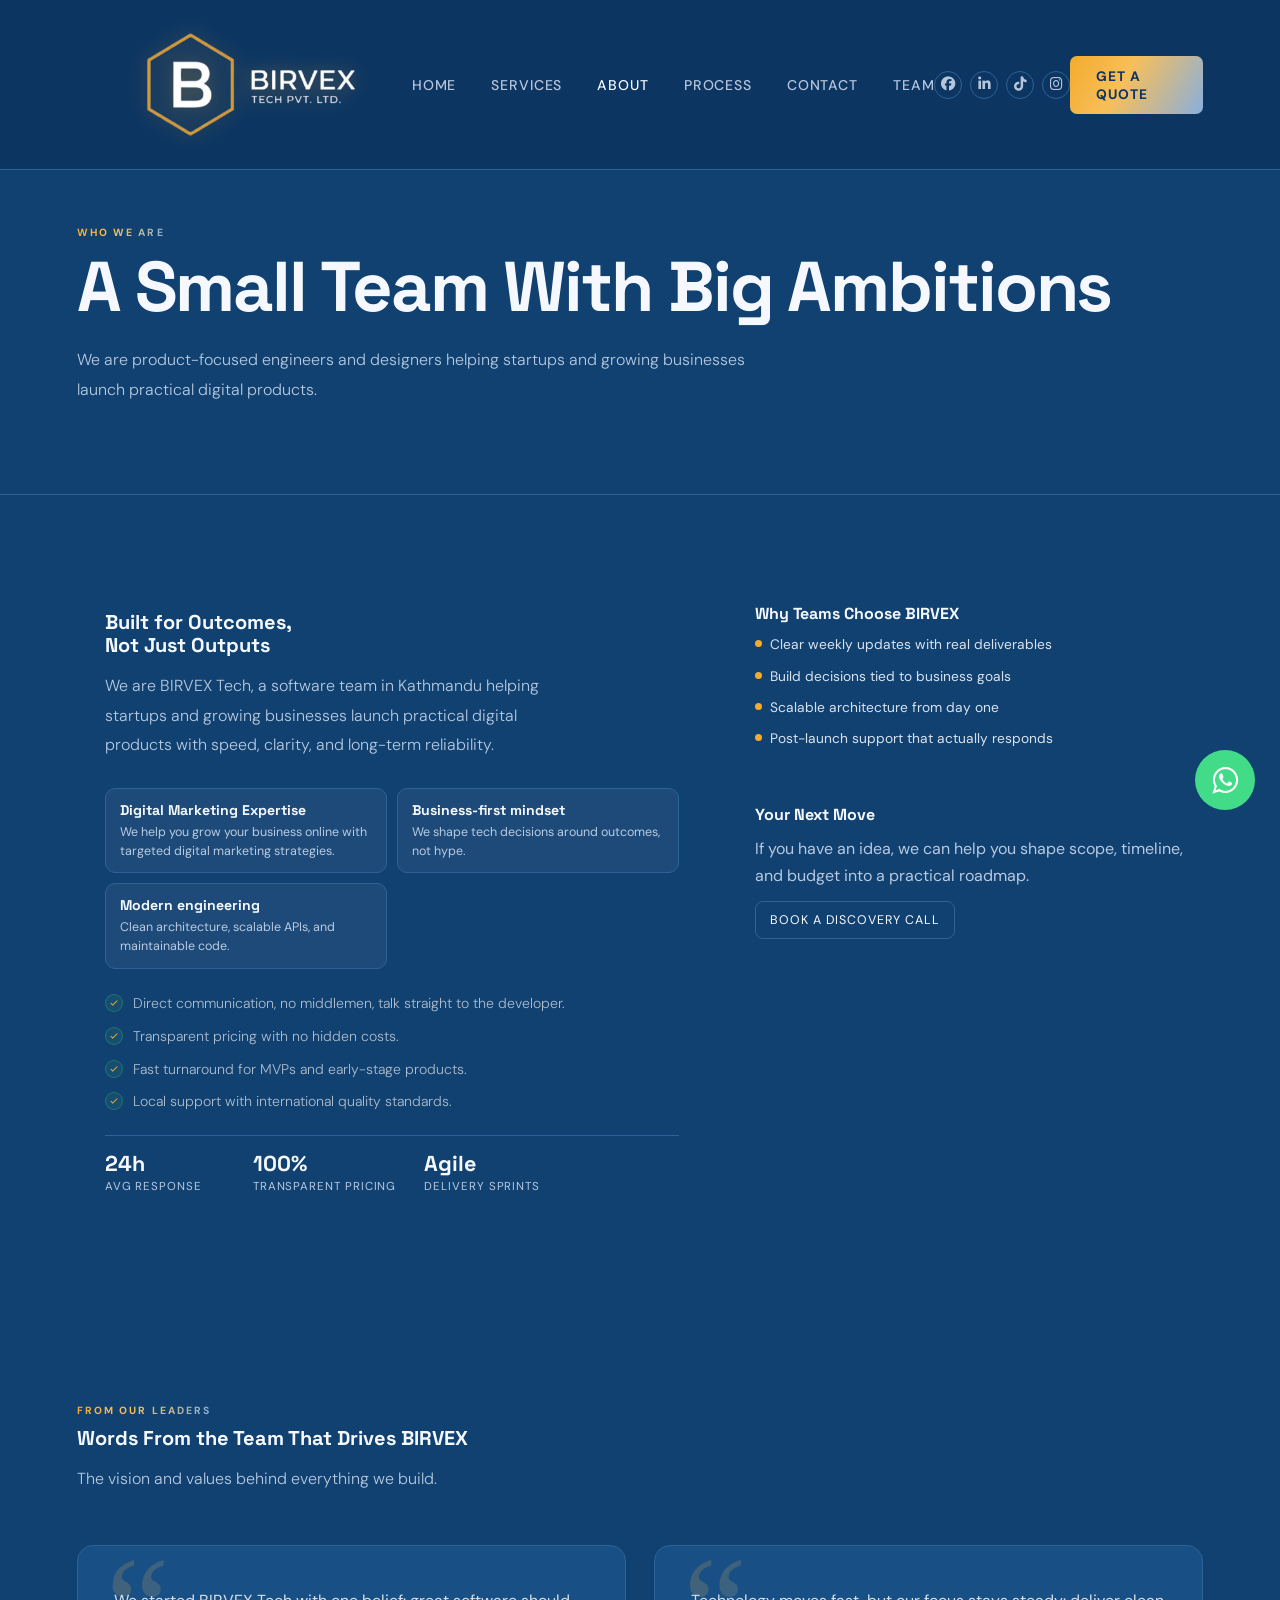
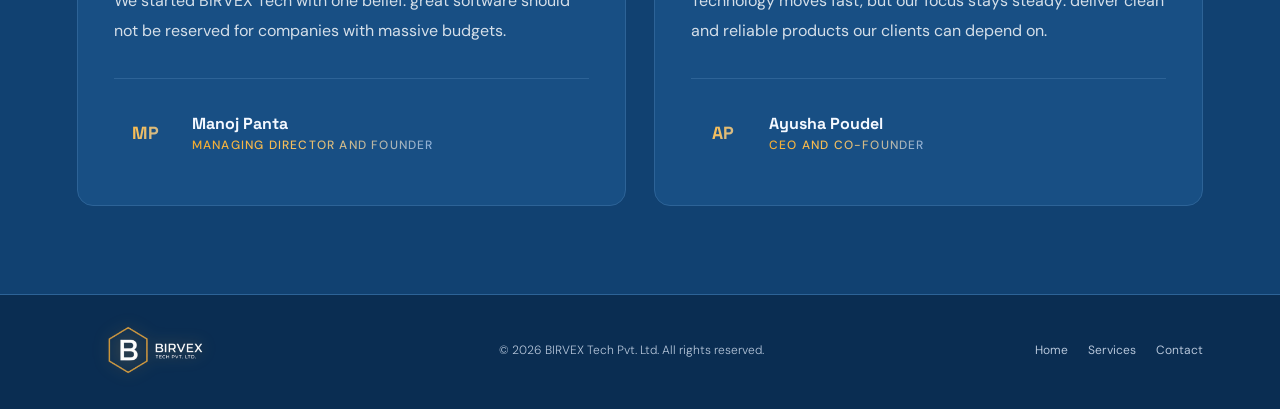
==== commit d60e6c09: "Add digital marketing section to about page and introduce digital marketing services on services pag" ====
--- a/about.html
+++ b/about.html
@@ -1,223 +1,265 @@
 ﻿<!DOCTYPE html>
 <html lang="en">
 
-<head>
-    <meta charset="UTF-8" />
-    <meta name="viewport" content="width=device-width, initial-scale=1.0" />
-    <title>Birvex Tech Pvt. Ltd. | About</title>
-    <link rel="icon" href="/assets/images/logo.png" type="image/png">
-    <link rel="preconnect" href="https://fonts.googleapis.com">
-    <link rel="stylesheet" href="https://cdnjs.cloudflare.com/ajax/libs/font-awesome/6.5.2/css/all.min.css"
-        crossorigin="anonymous" referrerpolicy="no-referrer" />
-    <link rel="stylesheet" href="https://maxcdn.bootstrapcdn.com/font-awesome/4.5.0/css/font-awesome.min.css"
-        crossorigin="anonymous" referrerpolicy="no-referrer" />
-    <link
-        href="https://fonts.googleapis.com/css2?family=Space+Grotesk:wght@500;600;700;800&family=DM+Sans:wght@300;400;500&display=swap"
-        rel="stylesheet">
-    <link rel="stylesheet" href="/styles/style.css">
-</head>
-
-<body>
-    <nav id="nav">
-        <a href="/" class="nav-brand">
-            <img src="/assets/images/logo.png" alt="BIRVEX Tech Pvt. Ltd."
-                style="height:155px;width:auto;display:block;">
-        </a>
-        <ul class="nav-links">
-            <li><a href="/">Home</a></li>
-            <li><a href="/services">Services</a></li>
-            <li><a href="/about" class="active">About</a></li>
-            <li><a href="/process">Process</a></li>
-            <li><a href="/contact">Contact</a></li>
-            <li> <a href="/team">Team</a></li>
-        </ul>
-        <div class="nav-social">
-            <a href="https://www.facebook.com/profile.php?id=61580804552190" target="_blank" rel="noopener noreferrer"
-                aria-label="Facebook"><i class="fa-brands fa-facebook-f"></i></a>
-            <a href="https://www.linkedin.com/company/birvex-tech-pvt-ltd" target="_blank" rel="noopener noreferrer"
-                aria-label="LinkedIn"><i class="fa-brands fa-linkedin-in"></i></a>
-            <a href="https://www.tiktok.com/@birvextech" target="_blank" rel="noopener noreferrer"
-                aria-label="TikTok"><i class="fa-brands fa-tiktok"></i></a>
-            <a href="https://www.instagram.com/birvextech?igsh=MWQ1cmxmb3Z1YXc5ZA%3D%3D&utm_source=qr" target="_blank"
-                rel="noopener noreferrer" aria-label="Instagram"><i class="fa-brands fa-instagram"></i></a>
+    <head>
+        <!-- Google tag (gtag.js) -->
+        <script async
+            src="https://www.googletagmanager.com/gtag/js?id=G-QTSZY4KM24"></script>
+        <script>
+  window.dataLayer = window.dataLayer || [];
+  function gtag(){dataLayer.push(arguments);}
+  gtag('js', new Date());
+
+  gtag('config', 'G-QTSZY4KM24');
+</script>
+        <meta charset="UTF-8" />
+        <meta name="viewport" content="width=device-width, initial-scale=1.0" />
+        <title>Birvex Tech Pvt. Ltd. | About</title>
+        <link rel="icon" href="/assets/images/logo.png" type="image/png">
+        <link rel="preconnect" href="https://fonts.googleapis.com">
+        <link rel="stylesheet"
+            href="https://cdnjs.cloudflare.com/ajax/libs/font-awesome/6.5.2/css/all.min.css"
+            crossorigin="anonymous" referrerpolicy="no-referrer" />
+        <link rel="stylesheet"
+            href="https://maxcdn.bootstrapcdn.com/font-awesome/4.5.0/css/font-awesome.min.css"
+            crossorigin="anonymous" referrerpolicy="no-referrer" />
+        <link
+            href="https://fonts.googleapis.com/css2?family=Space+Grotesk:wght@500;600;700;800&family=DM+Sans:wght@300;400;500&display=swap"
+            rel="stylesheet">
+        <link rel="stylesheet" href="/styles/style.css">
+    </head>
+
+    <body>
+        <nav id="nav">
+            <a href="/" class="nav-brand">
+                <img src="/assets/images/logo.png" alt="BIRVEX Tech Pvt. Ltd."
+                    style="height:155px;width:auto;display:block;">
+            </a>
+            <ul class="nav-links">
+                <li><a href="/">Home</a></li>
+                <li><a href="/services">Services</a></li>
+                <li><a href="/about" class="active">About</a></li>
+                <li><a href="/process">Process</a></li>
+                <li><a href="/contact">Contact</a></li>
+                <li> <a href="/team">Team</a></li>
+            </ul>
+            <div class="nav-social">
+                <a href="https://www.facebook.com/profile.php?id=61580804552190"
+                    target="_blank" rel="noopener noreferrer"
+                    aria-label="Facebook"><i
+                        class="fa-brands fa-facebook-f"></i></a>
+                <a href="https://www.linkedin.com/company/birvex-tech-pvt-ltd"
+                    target="_blank" rel="noopener noreferrer"
+                    aria-label="LinkedIn"><i
+                        class="fa-brands fa-linkedin-in"></i></a>
+                <a href="https://www.tiktok.com/@birvextech" target="_blank"
+                    rel="noopener noreferrer"
+                    aria-label="TikTok"><i class="fa-brands fa-tiktok"></i></a>
+                <a
+                    href="https://www.instagram.com/birvextech?igsh=MWQ1cmxmb3Z1YXc5ZA%3D%3D&utm_source=qr"
+                    target="_blank"
+                    rel="noopener noreferrer" aria-label="Instagram"><i
+                        class="fa-brands fa-instagram"></i></a>
+            </div>
+            <a href="/contact" class="nav-cta">Get a Quote</a>
+            <div class="hamburger"
+                id="hbg"><span></span><span></span><span></span></div>
+        </nav>
+
+        <div class="mob-menu" id="mob">
+            <a href="/" onclick="closeMob()">Home</a>
+            <a href="/services" onclick="closeMob()">Services</a>
+            <a href="/about" class="active" onclick="closeMob()">About</a>
+            <a href="/process" onclick="closeMob()">Process</a>
+            <a href="/contact" onclick="closeMob()">Contact</a>
+            <a href="/team" onclick="closeMob()">Team</a>
+            <div class="mob-social">
+                <a href="https://www.facebook.com/profile.php?id=61580804552190"
+                    target="_blank" rel="noopener noreferrer"
+                    aria-label="Facebook"><i
+                        class="fa-brands fa-facebook-f"></i></a>
+                <a href="https://www.linkedin.com/company/birvex-tech-pvt-ltd"
+                    target="_blank" rel="noopener noreferrer"
+                    aria-label="LinkedIn"><i
+                        class="fa-brands fa-linkedin-in"></i></a>
+                <a href="https://www.tiktok.com/@birvextech" target="_blank"
+                    rel="noopener noreferrer"
+                    aria-label="TikTok"><i class="fa-brands fa-tiktok"></i></a>
+                <a
+                    href="https://www.instagram.com/birvextech?igsh=MWQ1cmxmb3Z1YXc5ZA%3D%3D&utm_source=qr"
+                    target="_blank"
+                    rel="noopener noreferrer" aria-label="Instagram"><i
+                        class="fa-brands fa-instagram"></i></a>
+            </div>
         </div>
-        <a href="/contact" class="nav-cta">Get a Quote</a>
-        <div class="hamburger" id="hbg"><span></span><span></span><span></span></div>
-    </nav>
-
-    <div class="mob-menu" id="mob">
-        <a href="/" onclick="closeMob()">Home</a>
-        <a href="/services" onclick="closeMob()">Services</a>
-        <a href="/about" class="active" onclick="closeMob()">About</a>
-        <a href="/process" onclick="closeMob()">Process</a>
-        <a href="/contact" onclick="closeMob()">Contact</a>
-        <a href="/team" onclick="closeMob()">Team</a>
-        <div class="mob-social">
-            <a href="https://www.facebook.com/profile.php?id=61580804552190" target="_blank" rel="noopener noreferrer"
-                aria-label="Facebook"><i class="fa-brands fa-facebook-f"></i></a>
-            <a href="https://www.linkedin.com/company/birvex-tech-pvt-ltd" target="_blank" rel="noopener noreferrer"
-                aria-label="LinkedIn"><i class="fa-brands fa-linkedin-in"></i></a>
-            <a href="https://www.tiktok.com/@birvextech" target="_blank" rel="noopener noreferrer"
-                aria-label="TikTok"><i class="fa-brands fa-tiktok"></i></a>
-            <a href="https://www.instagram.com/birvextech?igsh=MWQ1cmxmb3Z1YXc5ZA%3D%3D&utm_source=qr" target="_blank"
-                rel="noopener noreferrer" aria-label="Instagram"><i class="fa-brands fa-instagram"></i></a>
+
+        <section class="page-hero">
+            <div class="s-tag">Who We Are</div>
+            <h1>A Small Team With Big Ambitions</h1>
+            <p class="s-sub">We are product-focused engineers and designers
+                helping startups and growing businesses launch
+                practical digital products.</p>
+        </section>
+
+        <section id="about">
+            <div class="about-text about-main reveal d1">
+                <h2 class="s-title">Built for Outcomes,<br>Not Just Outputs</h2>
+                <p class="s-sub">We are BIRVEX Tech, a software team in
+                    Kathmandu helping startups and growing businesses
+                    launch practical digital products with speed, clarity, and
+                    long-term reliability.</p>
+                <div class="about-highlights">
+                    <div class="about-h">
+                        <div class="about-h-title">Digital Marketing
+                            Expertise</div>
+                        <div class="about-h-sub">We help you grow your business
+                            online with targeted digital marketing
+                            strategies.</div>
+                    </div>
+                    <div class="about-h">
+                        <div class="about-h-title">Business-first mindset</div>
+                        <div class="about-h-sub">We shape tech decisions around
+                            outcomes, not hype.</div>
+                    </div>
+                    <div class="about-h">
+                        <div class="about-h-title">Modern engineering</div>
+                        <div class="about-h-sub">Clean architecture, scalable
+                            APIs, and maintainable code.</div>
+                    </div>
+                </div>
+                <ul class="check-list">
+                    <li><span class="ck"><svg viewBox="0 0 24 24">
+                                <polyline points="20 6 9 17 4 12" />
+                            </svg></span>Direct communication, no middlemen,
+                        talk straight to the developer.</li>
+                    <li><span class="ck"><svg viewBox="0 0 24 24">
+                                <polyline points="20 6 9 17 4 12" />
+                            </svg></span>Transparent pricing with no hidden
+                        costs.</li>
+                    <li><span class="ck"><svg viewBox="0 0 24 24">
+                                <polyline points="20 6 9 17 4 12" />
+                            </svg></span>Fast turnaround for MVPs and
+                        early-stage products.</li>
+                    <li><span class="ck"><svg viewBox="0 0 24 24">
+                                <polyline points="20 6 9 17 4 12" />
+                            </svg></span>Local support with international
+                        quality standards.</li>
+                </ul>
+                <div class="about-trust">
+                    <div class="about-kpi">
+                        <div class="about-kpi-n">24h</div>
+                        <div class="about-kpi-l">Avg response</div>
+                    </div>
+                    <div class="about-kpi">
+                        <div class="about-kpi-n">100%</div>
+                        <div class="about-kpi-l">Transparent pricing</div>
+                    </div>
+                    <div class="about-kpi">
+                        <div class="about-kpi-n">Agile</div>
+                        <div class="about-kpi-l">Delivery sprints</div>
+                    </div>
+                </div>
+            </div>
+            <aside class="about-side reveal d2">
+                <div class="about-side-card">
+                    <div class="about-side-title">Why Teams Choose BIRVEX</div>
+                    <ul class="about-mini-list">
+                        <li>Clear weekly updates with real deliverables</li>
+                        <li>Build decisions tied to business goals</li>
+                        <li>Scalable architecture from day one</li>
+                        <li>Post-launch support that actually responds</li>
+                    </ul>
+                </div>
+                <div class="about-side-card">
+                    <div class="about-side-title">Your Next Move</div>
+                    <p class="about-side-text">If you have an idea, we can help
+                        you shape scope, timeline, and budget into a
+                        practical roadmap.</p>
+                    <a href="/contact" class="about-side-cta">Book a Discovery
+                        Call</a>
+                </div>
+            </aside>
+        </section>
+
+        <section id="leadership">
+            <div class="lead-head reveal">
+                <div class="s-tag">From Our Leaders</div>
+                <h2 class="s-title">Words From the Team That Drives BIRVEX</h2>
+                <p class="s-sub">The vision and values behind everything we
+                    build.</p>
+            </div>
+            <div class="lead-grid">
+                <div class="lead-card reveal">
+                    <p class="lead-quote">We started BIRVEX Tech with one
+                        belief: great software should not be reserved for
+                        companies with massive budgets.</p>
+                    <div class="lead-person">
+                        <div class="lead-avatar">
+                            <div class="lead-avatar-inner no-photo"
+                                data-fallback="MP">
+                                <img src="/assets/images/CEO.png"
+                                    alt="Manoj Panta">
+                            </div>
+                        </div>
+                        <div>
+                            <div class="lead-info-name">Manoj Panta</div>
+                            <div class="lead-info-role">Managing Director and
+                                Founder</div>
+                        </div>
+                    </div>
+                </div>
+                <div class="lead-card reveal d1">
+                    <p class="lead-quote">Technology moves fast, but our focus
+                        stays steady: deliver clean and reliable
+                        products
+                        our clients can depend on.</p>
+                    <div class="lead-person">
+                        <div class="lead-avatar">
+                            <div class="lead-avatar-inner no-photo"
+                                data-fallback="AP">
+                                <img src="/assets/images/ceo_co_founder.png"
+                                    alt="Ayusha Poudel">
+                            </div>
+                        </div>
+                        <div>
+                            <div class="lead-info-name">Ayusha Poudel</div>
+                            <div class="lead-info-role">CEO and Co-Founder</div>
+                        </div>
+                    </div>
+                </div>
+            </div>
+        </section>
+        <div class="floating_btn">
+            <a target="_blank" href="https://wa.me/9867396900"
+                rel="noopener noreferrer" aria-label="WhatsApp">
+                <div class="contact_icon">
+                    <i class="fa fa-whatsapp my-float"></i>
+                </div>
+            </a>
+
         </div>
-    </div>
-
-    <section class="page-hero">
-        <div class="s-tag">Who We Are</div>
-        <h1>A Small Team With Big Ambitions</h1>
-        <p class="s-sub">We are product-focused engineers and designers
-            helping startups and growing businesses launch
-            practical digital products.</p>
-    </section>
-
-    <section id="about">
-        <div class="about-text about-main reveal d1">
-            <h2 class="s-title">Built for Outcomes,<br>Not Just Outputs</h2>
-            <p class="s-sub">We are BIRVEX Tech, a software team in
-                Kathmandu helping startups and growing businesses
-                launch practical digital products with speed, clarity, and
-                long-term reliability.</p>
-            <div class="about-highlights">
-                <div class="about-h">
-                    <div class="about-h-title">Business-first mindset</div>
-                    <div class="about-h-sub">We shape tech decisions around
-                        outcomes, not hype.</div>
-                </div>
-                <div class="about-h">
-                    <div class="about-h-title">Modern engineering</div>
-                    <div class="about-h-sub">Clean architecture, scalable
-                        APIs, and maintainable code.</div>
-                </div>
-            </div>
-            <ul class="check-list">
-                <li><span class="ck"><svg viewBox="0 0 24 24">
-                            <polyline points="20 6 9 17 4 12" />
-                        </svg></span>Direct communication, no middlemen,
-                    talk straight to the developer.</li>
-                <li><span class="ck"><svg viewBox="0 0 24 24">
-                            <polyline points="20 6 9 17 4 12" />
-                        </svg></span>Transparent pricing with no hidden
-                    costs.</li>
-                <li><span class="ck"><svg viewBox="0 0 24 24">
-                            <polyline points="20 6 9 17 4 12" />
-                        </svg></span>Fast turnaround for MVPs and
-                    early-stage products.</li>
-                <li><span class="ck"><svg viewBox="0 0 24 24">
-                            <polyline points="20 6 9 17 4 12" />
-                        </svg></span>Local support with international
-                    quality standards.</li>
-            </ul>
-            <div class="about-trust">
-                <div class="about-kpi">
-                    <div class="about-kpi-n">24h</div>
-                    <div class="about-kpi-l">Avg response</div>
-                </div>
-                <div class="about-kpi">
-                    <div class="about-kpi-n">100%</div>
-                    <div class="about-kpi-l">Transparent pricing</div>
-                </div>
-                <div class="about-kpi">
-                    <div class="about-kpi-n">Agile</div>
-                    <div class="about-kpi-l">Delivery sprints</div>
-                </div>
-            </div>
-        </div>
-        <aside class="about-side reveal d2">
-            <div class="about-side-card">
-                <div class="about-side-title">Why Teams Choose BIRVEX</div>
-                <ul class="about-mini-list">
-                    <li>Clear weekly updates with real deliverables</li>
-                    <li>Build decisions tied to business goals</li>
-                    <li>Scalable architecture from day one</li>
-                    <li>Post-launch support that actually responds</li>
-                </ul>
-            </div>
-            <div class="about-side-card">
-                <div class="about-side-title">Your Next Move</div>
-                <p class="about-side-text">If you have an idea, we can help
-                    you shape scope, timeline, and budget into a
-                    practical roadmap.</p>
-                <a href="/contact" class="about-side-cta">Book a Discovery
-                    Call</a>
-            </div>
-        </aside>
-    </section>
-
-    <section id="leadership">
-        <div class="lead-head reveal">
-            <div class="s-tag">From Our Leaders</div>
-            <h2 class="s-title">Words From the Team That Drives BIRVEX</h2>
-            <p class="s-sub">The vision and values behind everything we
-                build.</p>
-        </div>
-        <div class="lead-grid">
-            <div class="lead-card reveal">
-                <p class="lead-quote">We started BIRVEX Tech with one
-                    belief: great software should not be reserved for
-                    companies with massive budgets.</p>
-                <div class="lead-person">
-                    <div class="lead-avatar">
-                        <div class="lead-avatar-inner no-photo" data-fallback="MP">
-                            <img src="/assets/images/CEO.png" alt="Manoj Panta">
-                        </div>
-                    </div>
-                    <div>
-                        <div class="lead-info-name">Manoj Panta</div>
-                        <div class="lead-info-role">Managing Director and
-                            Founder</div>
-                    </div>
-                </div>
-            </div>
-            <div class="lead-card reveal d1">
-                <p class="lead-quote">Technology moves fast, but our focus
-                    stays steady: deliver clean and reliable
-                    products
-                    our clients can depend on.</p>
-                <div class="lead-person">
-                    <div class="lead-avatar">
-                        <div class="lead-avatar-inner no-photo" data-fallback="AP">
-                            <img src="/assets/images/ceo_co_founder.png" alt="Ayusha Poudel">
-                        </div>
-                    </div>
-                    <div>
-                        <div class="lead-info-name">Ayusha Poudel</div>
-                        <div class="lead-info-role">CEO and Co-Founder</div>
-                    </div>
-                </div>
-            </div>
-        </div>
-    </section>
-    <div class="floating_btn">
-        <a target="_blank" href="https://wa.me/9867396900" rel="noopener noreferrer" aria-label="WhatsApp">
-            <div class="contact_icon">
-                <i class="fa fa-whatsapp my-float"></i>
-            </div>
-        </a>
-
-    </div>
-    <footer>
-        <div class="ft-brand">
-            <img src="/assets/images/logo.png" alt="BIRVEX Tech Pvt. Ltd."
-                style="height:70px;width:auto;display:block;filter:drop-shadow(0 0 8px rgba(243,171,45,0.35));">
-        </div>
-
-        <span class="ft-copy">© 2026 BIRVEX Tech Pvt. Ltd. All rights
-            reserved.</span>
-        <div class="ft-links">
-            <a href="/">Home</a><a href="/services">Services</a><a href="/contact">Contact</a>
-        </div>
-    </footer>
-
-    <div class="toast-wrap" id="toastWrap"></div>
-
-    <script src="/scripts/main.js"></script>
-</body>
-
-<!--Start of Tawk.to Script-->
-<!--Start of Tawk.to Script-->
-<script type="text/javascript">
+        <footer>
+            <div class="ft-brand">
+                <img src="/assets/images/logo.png" alt="BIRVEX Tech Pvt. Ltd."
+                    style="height:70px;width:auto;display:block;filter:drop-shadow(0 0 8px rgba(243,171,45,0.35));">
+            </div>
+
+            <span class="ft-copy">© 2026 BIRVEX Tech Pvt. Ltd. All rights
+                reserved.</span>
+            <div class="ft-links">
+                <a href="/">Home</a><a href="/services">Services</a><a
+                    href="/contact">Contact</a>
+            </div>
+        </footer>
+
+        <div class="toast-wrap" id="toastWrap"></div>
+
+        <script src="/scripts/main.js"></script>
+    </body>
+
+    <!--Start of Tawk.to Script-->
+    <!--Start of Tawk.to Script-->
+    <script type="text/javascript">
     var Tawk_API = Tawk_API || {}, Tawk_LoadStart = new Date();
     (function () {
         var s1 = document.createElement("script"), s0 = document.getElementsByTagName("script")[0];
@@ -228,7 +270,7 @@
         s0.parentNode.insertBefore(s1, s0);
     })();
 </script>
-<!--End of Tawk.to Script-->
-<!--End of Tawk.to Script-->
+    <!--End of Tawk.to Script-->
+    <!--End of Tawk.to Script-->
 
 </html>
--- a/styles/style.css
+++ b/styles/style.css
@@ -41,8 +41,7 @@
 h3,
 h4,
 h5,
-h6,
-.s-title {
+h6 {
     font-size: clamp(18px, 2vw, 20px) !important;
 }
 
@@ -1650,6 +1649,7 @@
 .d3 {
     transition-delay: 0.24s
 }
+
 .page {
     width: min(1400px, 100%);
     margin: 0 auto 56px;
@@ -1662,188 +1662,188 @@
 }
 
 .team-page .page-hero {
-    padding: 230px 6vw 110px;
+    padding: 170px 6vw 0px;
 }
 
 .team-page .page-hero .s-title {
-    font-size: clamp(2.2rem, 4.6vw, 3.2rem);
+    font-size: clamp(2.7rem, 5.2vw, 4rem);
 }
 
 .team-page .page-hero .s-sub {
     max-width: 760px;
     font-size: 1.02rem;
 }
- 
+
 /* ── Card ── */
 .card {
     width: 100%;
-        max-width: 320px;
-        min-height: 430px;
-        margin: 0;
-  border-radius: 24px;
-  overflow: hidden;
+    max-width: 320px;
+    min-height: 430px;
+    margin: 0;
+    border-radius: 24px;
+    overflow: hidden;
     border: 1px solid var(--border);
     background: linear-gradient(165deg, #114171 0%, #184f84 55%, #0d3561 100%);
     box-shadow: 0 20px 56px rgba(6, 28, 51, 0.4);
-  position: relative;
-}
- 
+    position: relative;
+}
+
 /* Circular ring decorations */
 .card::before {
-  content: '';
-  position: absolute;
-  top: -60px;
-  left: -60px;
-  width: 220px;
-  height: 220px;
-  border-radius: 50%;
+    content: '';
+    position: absolute;
+    top: -60px;
+    left: -60px;
+    width: 220px;
+    height: 220px;
+    border-radius: 50%;
     border: 2px solid rgba(125, 167, 216, 0.2);
-  pointer-events: none;
-}
- 
+    pointer-events: none;
+}
+
 .card::after {
-  content: '';
-  position: absolute;
-  top: -30px;
-  left: -30px;
-  width: 160px;
-  height: 160px;
-  border-radius: 50%;
+    content: '';
+    position: absolute;
+    top: -30px;
+    left: -30px;
+    width: 160px;
+    height: 160px;
+    border-radius: 50%;
     border: 2px solid rgba(125, 167, 216, 0.14);
-  pointer-events: none;
-}
- 
+    pointer-events: none;
+}
+
 /* ── Arc SVG ── */
 .arc-lines {
-  position: absolute;
-  right: -30px;
-  top: 40px;
-  width: 200px;
-  height: 300px;
-  opacity: 0.07;
-  pointer-events: none;
-}
- 
+    position: absolute;
+    right: -30px;
+    top: 40px;
+    width: 200px;
+    height: 300px;
+    opacity: 0.07;
+    pointer-events: none;
+}
+
 /* ── Logo area ── */
 .card-top {
-  padding: 20px 20px 0;
-  display: flex;
-  align-items: center;
-  gap: 8px;
-  position: relative;
-  z-index: 2;
-}
- 
+    padding: 20px 20px 0;
+    display: flex;
+    align-items: center;
+    gap: 8px;
+    position: relative;
+    z-index: 2;
+}
+
 .logo-hex {
-  width: 34px;
-  height: 34px;
-  flex-shrink: 0;
-}
- 
+    width: 34px;
+    height: 34px;
+    flex-shrink: 0;
+}
+
 .logo-text {
-  display: flex;
-  flex-direction: column;
-  line-height: 1.1;
-}
- 
+    display: flex;
+    flex-direction: column;
+    line-height: 1.1;
+}
+
 .logo-text .brand {
-  font-size: 13px;
-  font-weight: 800;
-  color: #ffffff;
-  letter-spacing: 1px;
-}
- 
+    font-size: 13px;
+    font-weight: 800;
+    color: #ffffff;
+    letter-spacing: 1px;
+}
+
 .logo-text .sub {
-  font-size: 7px;
-  color: rgba(255, 255, 255, 0.5);
-  letter-spacing: 1.5px;
-  text-transform: uppercase;
-}
- 
+    font-size: 7px;
+    color: rgba(255, 255, 255, 0.5);
+    letter-spacing: 1.5px;
+    text-transform: uppercase;
+}
+
 /* ── Photo ── */
 .photo-wrap {
-  display: flex;
-  justify-content: center;
-  padding: 24px 20px 0;
-  position: relative;
-  z-index: 2;
-}
- 
+    display: flex;
+    justify-content: center;
+    padding: 24px 20px 0;
+    position: relative;
+    z-index: 2;
+}
+
 .photo-frame {
-  width: 200px;
-  height: 220px;
-  border-radius: 20px;
+    width: 200px;
+    height: 220px;
+    border-radius: 20px;
     background: rgba(13, 53, 97, 0.88);
-  overflow: hidden;
-  display: flex;
-  align-items: flex-end;
-  justify-content: center;
+    overflow: hidden;
+    display: flex;
+    align-items: flex-end;
+    justify-content: center;
     border: 2px solid rgba(45, 99, 151, 0.75);
 }
- 
+
 /* Replace .photo-placeholder with an <img> when you have a real photo */
 .photo-placeholder {
-  width: 100%;
-  height: 100%;
-  display: flex;
-  flex-direction: column;
-  align-items: center;
-  justify-content: center;
-  gap: 10px;
-}
- 
+    width: 100%;
+    height: 100%;
+    display: flex;
+    flex-direction: column;
+    align-items: center;
+    justify-content: center;
+    gap: 10px;
+}
+
 .photo-placeholder svg {
-  width: 64px;
-  height: 64px;
-  opacity: 0.3;
-}
- 
+    width: 64px;
+    height: 64px;
+    opacity: 0.3;
+}
+
 .upload-hint {
-  font-size: 10px;
-  color: rgba(255, 255, 255, 0.3);
-  letter-spacing: 0.5px;
-}
- 
+    font-size: 10px;
+    color: rgba(255, 255, 255, 0.3);
+    letter-spacing: 0.5px;
+}
+
 .photo-frame img {
-  width: 100%;
-  height: 100%;
-  object-fit: cover;
-  object-position: top center;
-}
- 
+    width: 100%;
+    height: 100%;
+    object-fit: cover;
+    object-position: top center;
+}
+
 /* ── Name & Role ── */
 .card-bottom {
-  padding: 20px 20px 28px;
-  text-align: center;
-  position: relative;
-  z-index: 2;
-}
- 
+    padding: 20px 20px 28px;
+    text-align: center;
+    position: relative;
+    z-index: 2;
+}
+
 .member-name {
-  font-size: 22px;
-  font-weight: 800;
+    font-size: 22px;
+    font-weight: 800;
     background: var(--grad);
     -webkit-background-clip: text;
     -webkit-text-fill-color: transparent;
     background-clip: text;
-  letter-spacing: 2px;
-  text-transform: uppercase;
-  line-height: 1.1;
-}
- 
+    letter-spacing: 2px;
+    text-transform: uppercase;
+    line-height: 1.1;
+}
+
 .divider {
-  width: 40px;
-  height: 1px;
-  background: rgba(255, 255, 255, 0.2);
-  margin: 10px auto;
-}
- 
+    width: 40px;
+    height: 1px;
+    background: rgba(255, 255, 255, 0.2);
+    margin: 10px auto;
+}
+
 .member-role {
-  font-size: 11px;
-  font-weight: 700;
+    font-size: 11px;
+    font-weight: 700;
     color: var(--muted);
-  letter-spacing: 3px;
-  text-transform: uppercase;
+    letter-spacing: 3px;
+    text-transform: uppercase;
 }
 
 @media (max-width: 1200px) {
@@ -1852,7 +1852,7 @@
     }
 
     .team-page .page-hero {
-        padding: 190px 6vw 88px;
+        padding: 145px 6vw 44px;
     }
 }
 
@@ -1864,10 +1864,10 @@
     }
 
     .team-page .page-hero {
-        padding: 130px 6vw 62px;
-    }
-}
- 
+        padding: 112px 6vw 30px;
+    }
+}
+
 
 @keyframes up {
     from {
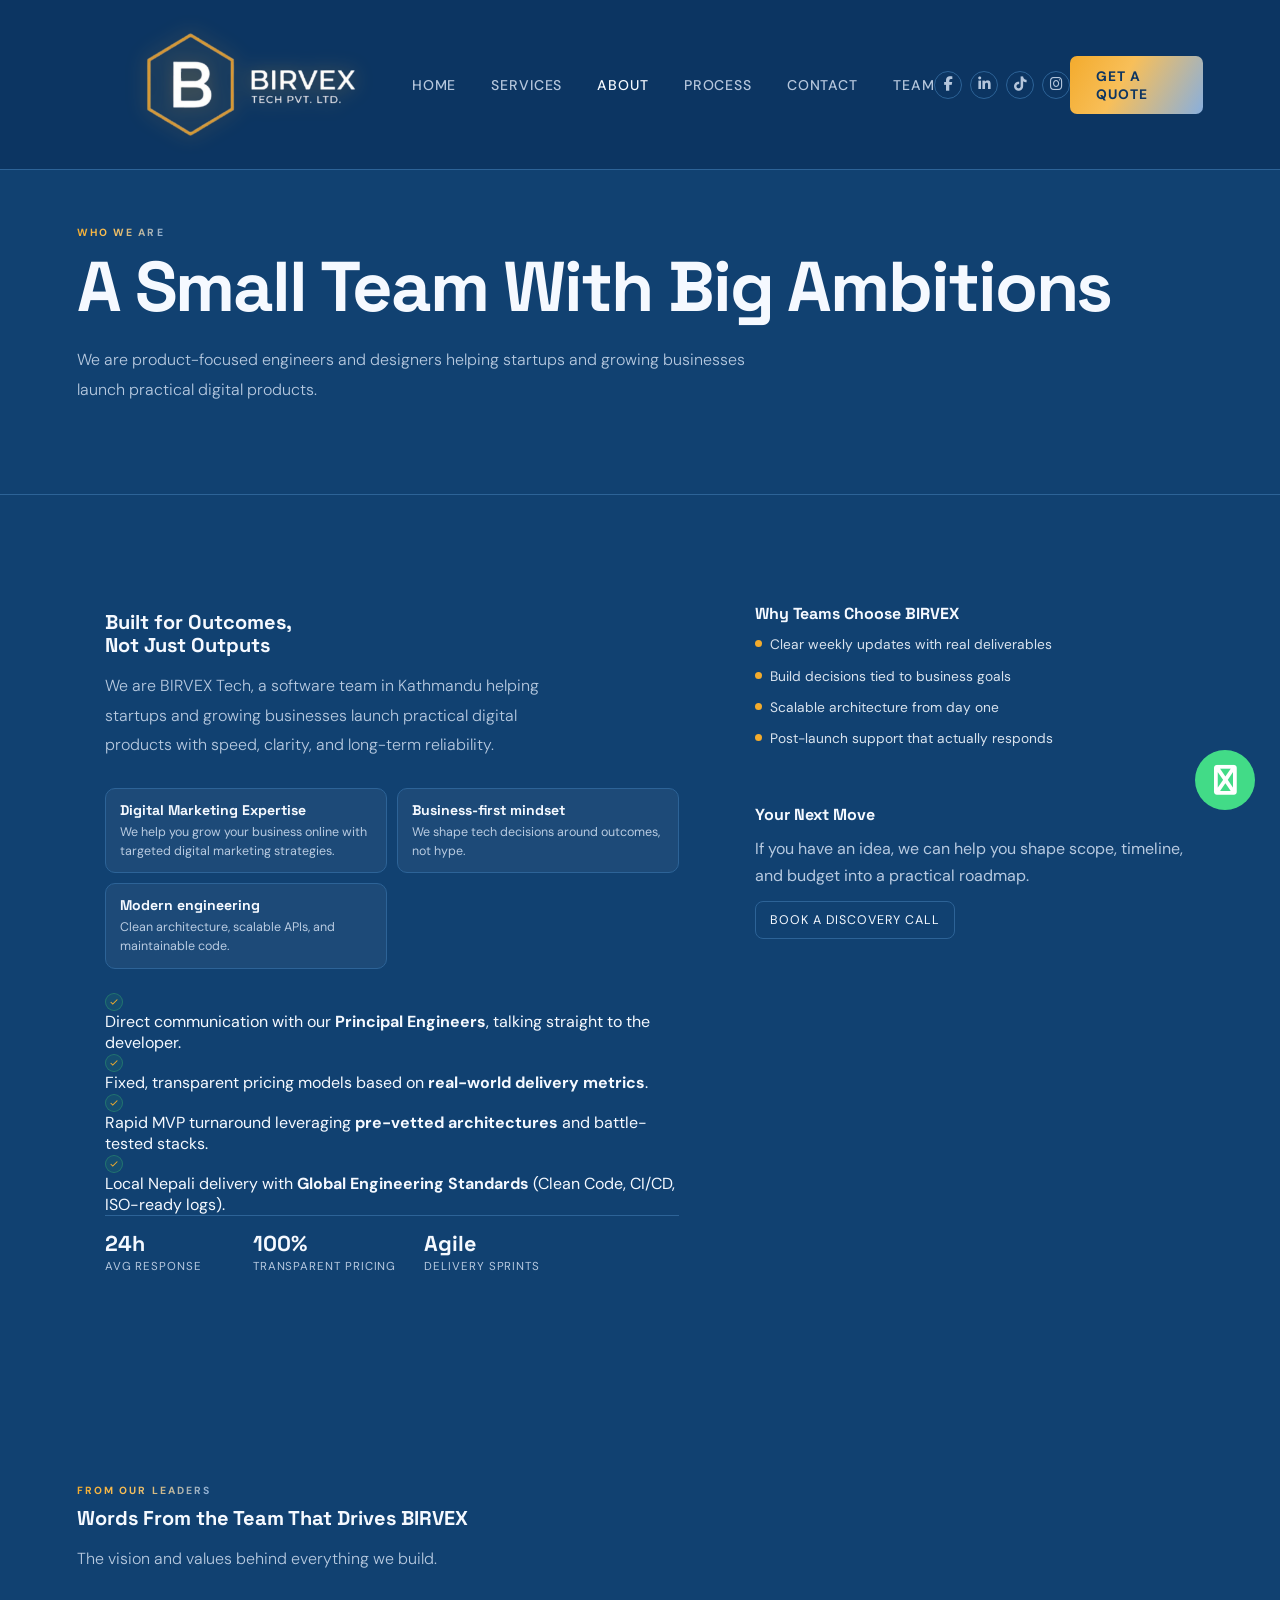
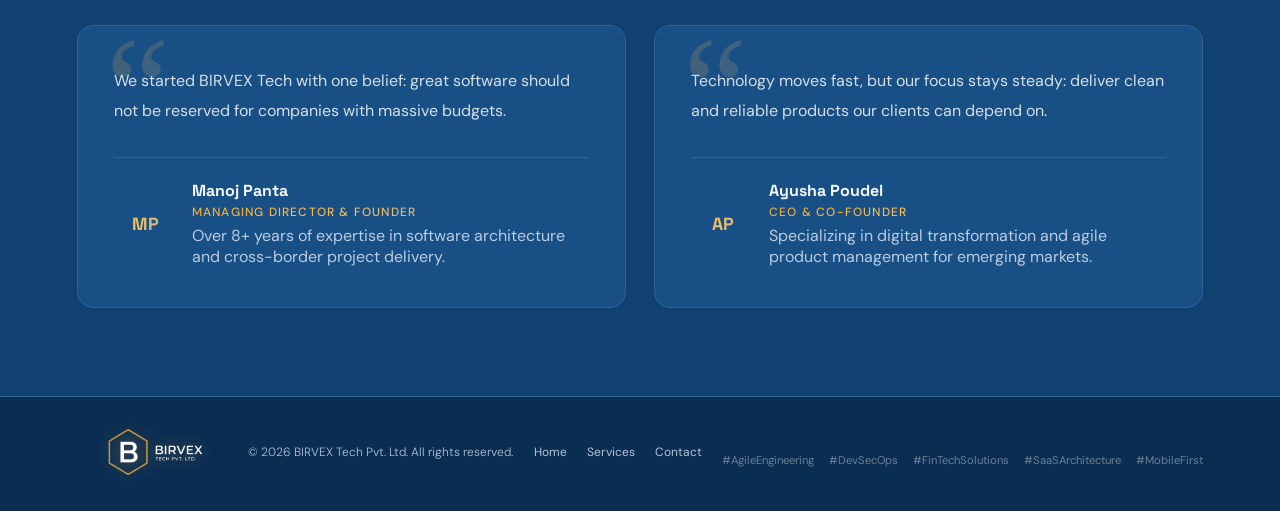
==== commit c5bcb01c: "feat: improve SEO with canonical tags, meta descriptions, schema markup, and site configuration file" ====
--- a/about.html
+++ b/about.html
@@ -1,265 +1,273 @@
-﻿<!DOCTYPE html>
+<!DOCTYPE html>
 <html lang="en">
 
-    <head>
-        <!-- Google tag (gtag.js) -->
-        <script async
-            src="https://www.googletagmanager.com/gtag/js?id=G-QTSZY4KM24"></script>
-        <script>
-  window.dataLayer = window.dataLayer || [];
-  function gtag(){dataLayer.push(arguments);}
-  gtag('js', new Date());
-
-  gtag('config', 'G-QTSZY4KM24');
-</script>
-        <meta charset="UTF-8" />
-        <meta name="viewport" content="width=device-width, initial-scale=1.0" />
-        <title>Birvex Tech Pvt. Ltd. | About</title>
-        <link rel="icon" href="/assets/images/logo.png" type="image/png">
-        <link rel="preconnect" href="https://fonts.googleapis.com">
-        <link rel="stylesheet"
-            href="https://cdnjs.cloudflare.com/ajax/libs/font-awesome/6.5.2/css/all.min.css"
-            crossorigin="anonymous" referrerpolicy="no-referrer" />
-        <link rel="stylesheet"
-            href="https://maxcdn.bootstrapcdn.com/font-awesome/4.5.0/css/font-awesome.min.css"
-            crossorigin="anonymous" referrerpolicy="no-referrer" />
-        <link
-            href="https://fonts.googleapis.com/css2?family=Space+Grotesk:wght@500;600;700;800&family=DM+Sans:wght@300;400;500&display=swap"
-            rel="stylesheet">
-        <link rel="stylesheet" href="/styles/style.css">
-    </head>
-
-    <body>
-        <nav id="nav">
-            <a href="/" class="nav-brand">
-                <img src="/assets/images/logo.png" alt="BIRVEX Tech Pvt. Ltd."
-                    style="height:155px;width:auto;display:block;">
-            </a>
-            <ul class="nav-links">
-                <li><a href="/">Home</a></li>
-                <li><a href="/services">Services</a></li>
-                <li><a href="/about" class="active">About</a></li>
-                <li><a href="/process">Process</a></li>
-                <li><a href="/contact">Contact</a></li>
-                <li> <a href="/team">Team</a></li>
+<head>
+    <!-- Google tag (gtag.js) -->
+    <script async src="https://www.googletagmanager.com/gtag/js?id=G-QTSZY4KM24"></script>
+    <script>
+        window.dataLayer = window.dataLayer || [];
+        function gtag() { dataLayer.push(arguments); }
+        gtag('js', new Date());
+
+        gtag('config', 'G-QTSZY4KM24');
+    </script>
+    <meta charset="UTF-8" />
+    <meta name="viewport" content="width=device-width, initial-scale=1.0" />
+    <title>About Birvex Tech | Software Team in Kathmandu, Nepal</title>
+    <meta name="description"
+        content="Learn about Birvex Tech Pvt. Ltd., a product-focused software development team in Kathmandu. We help businesses build scalable digital products with modern engineering." />
+    <link rel="canonical" href="https://birvex.tech/about" />
+    <link rel="icon" href="/assets/images/logo.png" type="image/png">
+    <link rel="preconnect" href="https://fonts.googleapis.com">
+    <link rel="stylesheet" href="https://cdnjs.cloudflare.com/ajax/libs/font-awesome/6.5.2/css/all.min.css"
+        crossorigin="anonymous" referrerpolicy="no-referrer" />
+    <link
+        href="https://fonts.googleapis.com/css2?family=Space+Grotesk:wght@500;600;700;800&family=DM+Sans:wght@300;400;500&display=swap"
+        rel="stylesheet">
+    <link rel="stylesheet" href="/styles/style.css">
+
+    <!-- JSON-LD Schema Markup -->
+    <script type="application/ld+json">
+        {
+          "@context": "https://schema.org",
+          "@type": "BreadcrumbList",
+          "itemListElement": [{
+            "@type": "ListItem",
+            "position": 1,
+            "name": "Home",
+            "item": "https://birvex.tech/"
+          },{
+            "@type": "ListItem",
+            "position": 2,
+            "name": "About",
+            "item": "https://birvex.tech/about"
+          }]
+        }
+        </script>
+</head>
+
+<body>
+    <nav id="nav">
+        <a href="/" class="nav-brand">
+            <img src="/assets/images/logo.png" alt="BIRVEX Tech Pvt. Ltd."
+                style="height:155px;width:auto;display:block;">
+        </a>
+        <ul class="nav-links">
+            <li><a href="/">Home</a></li>
+            <li><a href="/services">Services</a></li>
+            <li><a href="/about" class="active">About</a></li>
+            <li><a href="/process">Process</a></li>
+            <li><a href="/contact">Contact</a></li>
+            <li> <a href="/team">Team</a></li>
+        </ul>
+        <div class="nav-social">
+            <a href="https://www.facebook.com/profile.php?id=61580804552190" target="_blank" rel="noopener noreferrer"
+                aria-label="Facebook"><i class="fa-brands fa-facebook-f"></i></a>
+            <a href="https://www.linkedin.com/company/birvex-tech-pvt-ltd" target="_blank" rel="noopener noreferrer"
+                aria-label="LinkedIn"><i class="fa-brands fa-linkedin-in"></i></a>
+            <a href="https://www.tiktok.com/@birvextech" target="_blank" rel="noopener noreferrer"
+                aria-label="TikTok"><i class="fa-brands fa-tiktok"></i></a>
+            <a href="https://www.instagram.com/birvextech?igsh=MWQ1cmxmb3Z1YXc5ZA%3D%3D&utm_source=qr" target="_blank"
+                rel="noopener noreferrer" aria-label="Instagram"><i class="fa-brands fa-instagram"></i></a>
+        </div>
+        <a href="/contact" class="nav-cta">Get a Quote</a>
+        <div class="hamburger" id="hbg"><span></span><span></span><span></span></div>
+    </nav>
+
+    <div class="mob-menu" id="mob">
+        <a href="/" onclick="closeMob()">Home</a>
+        <a href="/services" onclick="closeMob()">Services</a>
+        <a href="/about" class="active" onclick="closeMob()">About</a>
+        <a href="/process" onclick="closeMob()">Process</a>
+        <a href="/contact" onclick="closeMob()">Contact</a>
+        <a href="/team" onclick="closeMob()">Team</a>
+        <div class="mob-social">
+            <a href="https://www.facebook.com/profile.php?id=61580804552190" target="_blank" rel="noopener noreferrer"
+                aria-label="Facebook"><i class="fa-brands fa-facebook-f"></i></a>
+            <a href="https://www.linkedin.com/company/birvex-tech-pvt-ltd" target="_blank" rel="noopener noreferrer"
+                aria-label="LinkedIn"><i class="fa-brands fa-linkedin-in"></i></a>
+            <a href="https://www.tiktok.com/@birvextech" target="_blank" rel="noopener noreferrer"
+                aria-label="TikTok"><i class="fa-brands fa-tiktok"></i></a>
+            <a href="https://www.instagram.com/birvextech?igsh=MWQ1cmxmb3Z1YXc5ZA%3D%3D&utm_source=qr" target="_blank"
+                rel="noopener noreferrer" aria-label="Instagram"><i class="fa-brands fa-instagram"></i></a>
+        </div>
+    </div>
+
+    <section class="page-hero">
+        <div class="s-tag">Who We Are</div>
+        <h1>A Small Team With Big Ambitions</h1>
+        <p class="s-sub">We are product-focused engineers and designers
+            helping startups and growing businesses launch
+            practical digital products.</p>
+    </section>
+
+    <section id="about">
+        <div class="about-text about-main reveal d1">
+            <h2 class="s-title">Built for Outcomes,<br>Not Just Outputs</h2>
+            <p class="s-sub">We are BIRVEX Tech, a software team in
+                Kathmandu helping startups and growing businesses
+                launch practical digital products with speed, clarity, and
+                long-term reliability.</p>
+            <div class="about-highlights">
+                <div class="about-h">
+                    <div class="about-h-title">Digital Marketing
+                        Expertise</div>
+                    <div class="about-h-sub">We help you grow your business
+                        online with targeted digital marketing
+                        strategies.</div>
+                </div>
+                <div class="about-h">
+                    <div class="about-h-title">Business-first mindset</div>
+                    <div class="about-h-sub">We shape tech decisions around
+                        outcomes, not hype.</div>
+                </div>
+                <div class="about-h">
+                    <div class="about-h-title">Modern engineering</div>
+                    <div class="about-h-sub">Clean architecture, scalable
+                        APIs, and maintainable code.</div>
+                </div>
+            </div>
+            <ul style="list-style-type: none;">
+                <li><span class="ck"><svg viewBox="0 0 24 24">
+                            <polyline points="20 6 9 17 4 12" />
+                        </svg></span>Direct communication with our <b>Principal Engineers</b>, talking straight to the
+                    developer.</li>
+                <li><span class="ck"><svg viewBox="0 0 24 24">
+                            <polyline points="20 6 9 17 4 12" />
+                        </svg></span>Fixed, transparent pricing models based on <b>real-world delivery metrics</b>.</li>
+                <li><span class="ck"><svg viewBox="0 0 24 24">
+                            <polyline points="20 6 9 17 4 12" />
+                        </svg></span>Rapid MVP turnaround leveraging <b>pre-vetted architectures</b> and battle-tested
+                    stacks.</li>
+                <li><span class="ck"><svg viewBox="0 0 24 24">
+                            <polyline points="20 6 9 17 4 12" />
+                        </svg></span>Local Nepali delivery with <b>Global Engineering Standards</b> (Clean Code, CI/CD,
+                    ISO-ready logs).</li>
             </ul>
-            <div class="nav-social">
-                <a href="https://www.facebook.com/profile.php?id=61580804552190"
-                    target="_blank" rel="noopener noreferrer"
-                    aria-label="Facebook"><i
-                        class="fa-brands fa-facebook-f"></i></a>
-                <a href="https://www.linkedin.com/company/birvex-tech-pvt-ltd"
-                    target="_blank" rel="noopener noreferrer"
-                    aria-label="LinkedIn"><i
-                        class="fa-brands fa-linkedin-in"></i></a>
-                <a href="https://www.tiktok.com/@birvextech" target="_blank"
-                    rel="noopener noreferrer"
-                    aria-label="TikTok"><i class="fa-brands fa-tiktok"></i></a>
-                <a
-                    href="https://www.instagram.com/birvextech?igsh=MWQ1cmxmb3Z1YXc5ZA%3D%3D&utm_source=qr"
-                    target="_blank"
-                    rel="noopener noreferrer" aria-label="Instagram"><i
-                        class="fa-brands fa-instagram"></i></a>
-            </div>
-            <a href="/contact" class="nav-cta">Get a Quote</a>
-            <div class="hamburger"
-                id="hbg"><span></span><span></span><span></span></div>
-        </nav>
-
-        <div class="mob-menu" id="mob">
-            <a href="/" onclick="closeMob()">Home</a>
-            <a href="/services" onclick="closeMob()">Services</a>
-            <a href="/about" class="active" onclick="closeMob()">About</a>
-            <a href="/process" onclick="closeMob()">Process</a>
-            <a href="/contact" onclick="closeMob()">Contact</a>
-            <a href="/team" onclick="closeMob()">Team</a>
-            <div class="mob-social">
-                <a href="https://www.facebook.com/profile.php?id=61580804552190"
-                    target="_blank" rel="noopener noreferrer"
-                    aria-label="Facebook"><i
-                        class="fa-brands fa-facebook-f"></i></a>
-                <a href="https://www.linkedin.com/company/birvex-tech-pvt-ltd"
-                    target="_blank" rel="noopener noreferrer"
-                    aria-label="LinkedIn"><i
-                        class="fa-brands fa-linkedin-in"></i></a>
-                <a href="https://www.tiktok.com/@birvextech" target="_blank"
-                    rel="noopener noreferrer"
-                    aria-label="TikTok"><i class="fa-brands fa-tiktok"></i></a>
-                <a
-                    href="https://www.instagram.com/birvextech?igsh=MWQ1cmxmb3Z1YXc5ZA%3D%3D&utm_source=qr"
-                    target="_blank"
-                    rel="noopener noreferrer" aria-label="Instagram"><i
-                        class="fa-brands fa-instagram"></i></a>
-            </div>
-        </div>
-
-        <section class="page-hero">
-            <div class="s-tag">Who We Are</div>
-            <h1>A Small Team With Big Ambitions</h1>
-            <p class="s-sub">We are product-focused engineers and designers
-                helping startups and growing businesses launch
-                practical digital products.</p>
-        </section>
-
-        <section id="about">
-            <div class="about-text about-main reveal d1">
-                <h2 class="s-title">Built for Outcomes,<br>Not Just Outputs</h2>
-                <p class="s-sub">We are BIRVEX Tech, a software team in
-                    Kathmandu helping startups and growing businesses
-                    launch practical digital products with speed, clarity, and
-                    long-term reliability.</p>
-                <div class="about-highlights">
-                    <div class="about-h">
-                        <div class="about-h-title">Digital Marketing
-                            Expertise</div>
-                        <div class="about-h-sub">We help you grow your business
-                            online with targeted digital marketing
-                            strategies.</div>
-                    </div>
-                    <div class="about-h">
-                        <div class="about-h-title">Business-first mindset</div>
-                        <div class="about-h-sub">We shape tech decisions around
-                            outcomes, not hype.</div>
-                    </div>
-                    <div class="about-h">
-                        <div class="about-h-title">Modern engineering</div>
-                        <div class="about-h-sub">Clean architecture, scalable
-                            APIs, and maintainable code.</div>
-                    </div>
-                </div>
-                <ul class="check-list">
-                    <li><span class="ck"><svg viewBox="0 0 24 24">
-                                <polyline points="20 6 9 17 4 12" />
-                            </svg></span>Direct communication, no middlemen,
-                        talk straight to the developer.</li>
-                    <li><span class="ck"><svg viewBox="0 0 24 24">
-                                <polyline points="20 6 9 17 4 12" />
-                            </svg></span>Transparent pricing with no hidden
-                        costs.</li>
-                    <li><span class="ck"><svg viewBox="0 0 24 24">
-                                <polyline points="20 6 9 17 4 12" />
-                            </svg></span>Fast turnaround for MVPs and
-                        early-stage products.</li>
-                    <li><span class="ck"><svg viewBox="0 0 24 24">
-                                <polyline points="20 6 9 17 4 12" />
-                            </svg></span>Local support with international
-                        quality standards.</li>
+            <div class="about-trust">
+                <div class="about-kpi">
+                    <div class="about-kpi-n">24h</div>
+                    <div class="about-kpi-l">Avg response</div>
+                </div>
+                <div class="about-kpi">
+                    <div class="about-kpi-n">100%</div>
+                    <div class="about-kpi-l">Transparent pricing</div>
+                </div>
+                <div class="about-kpi">
+                    <div class="about-kpi-n">Agile</div>
+                    <div class="about-kpi-l">Delivery sprints</div>
+                </div>
+            </div>
+        </div>
+        <aside class="about-side reveal d2">
+            <div class="about-side-card">
+                <div class="about-side-title">Why Teams Choose BIRVEX</div>
+                <ul class="about-mini-list">
+                    <li>Clear weekly updates with real deliverables</li>
+                    <li>Build decisions tied to business goals</li>
+                    <li>Scalable architecture from day one</li>
+                    <li>Post-launch support that actually responds</li>
                 </ul>
-                <div class="about-trust">
-                    <div class="about-kpi">
-                        <div class="about-kpi-n">24h</div>
-                        <div class="about-kpi-l">Avg response</div>
-                    </div>
-                    <div class="about-kpi">
-                        <div class="about-kpi-n">100%</div>
-                        <div class="about-kpi-l">Transparent pricing</div>
-                    </div>
-                    <div class="about-kpi">
-                        <div class="about-kpi-n">Agile</div>
-                        <div class="about-kpi-l">Delivery sprints</div>
-                    </div>
-                </div>
-            </div>
-            <aside class="about-side reveal d2">
-                <div class="about-side-card">
-                    <div class="about-side-title">Why Teams Choose BIRVEX</div>
-                    <ul class="about-mini-list">
-                        <li>Clear weekly updates with real deliverables</li>
-                        <li>Build decisions tied to business goals</li>
-                        <li>Scalable architecture from day one</li>
-                        <li>Post-launch support that actually responds</li>
-                    </ul>
-                </div>
-                <div class="about-side-card">
-                    <div class="about-side-title">Your Next Move</div>
-                    <p class="about-side-text">If you have an idea, we can help
-                        you shape scope, timeline, and budget into a
-                        practical roadmap.</p>
-                    <a href="/contact" class="about-side-cta">Book a Discovery
-                        Call</a>
-                </div>
-            </aside>
-        </section>
-
-        <section id="leadership">
-            <div class="lead-head reveal">
-                <div class="s-tag">From Our Leaders</div>
-                <h2 class="s-title">Words From the Team That Drives BIRVEX</h2>
-                <p class="s-sub">The vision and values behind everything we
-                    build.</p>
-            </div>
-            <div class="lead-grid">
-                <div class="lead-card reveal">
-                    <p class="lead-quote">We started BIRVEX Tech with one
-                        belief: great software should not be reserved for
-                        companies with massive budgets.</p>
-                    <div class="lead-person">
-                        <div class="lead-avatar">
-                            <div class="lead-avatar-inner no-photo"
-                                data-fallback="MP">
-                                <img src="/assets/images/CEO.png"
-                                    alt="Manoj Panta">
-                            </div>
+            </div>
+            <div class="about-side-card">
+                <div class="about-side-title">Your Next Move</div>
+                <p class="about-side-text">If you have an idea, we can help
+                    you shape scope, timeline, and budget into a
+                    practical roadmap.</p>
+                <a href="/contact" class="about-side-cta">Book a Discovery
+                    Call</a>
+            </div>
+        </aside>
+    </section>
+
+    <section id="leadership">
+        <div class="lead-head reveal">
+            <div class="s-tag">From Our Leaders</div>
+            <h2 class="s-title">Words From the Team That Drives BIRVEX</h2>
+            <p class="s-sub">The vision and values behind everything we
+                build.</p>
+        </div>
+        <div class="lead-grid">
+            <div class="lead-card reveal">
+                <p class="lead-quote">We started BIRVEX Tech with one
+                    belief: great software should not be reserved for
+                    companies with massive budgets.</p>
+                <div class="lead-person">
+                    <div class="lead-avatar">
+                        <div class="lead-avatar-inner no-photo" data-fallback="MP">
+                            <img src="/assets/images/CEO.png"
+                                alt="Manoj Panta - Managing Director and Founder of Birvex Tech" loading="lazy"
+                                width="100" height="100">
                         </div>
-                        <div>
-                            <div class="lead-info-name">Manoj Panta</div>
-                            <div class="lead-info-role">Managing Director and
-                                Founder</div>
+                    </div>
+                    <div>
+                        <div class="lead-info-name">Manoj Panta</div>
+                        <div class="lead-info-role">Managing Director & Founder</div>
+                        <p style="font-size: 0.8rem; color: var(--muted); margin-top: 5px;">Over 8+ years of expertise
+                            in software architecture and cross-border project delivery.</p>
+                    </div>
+                </div>
+            </div>
+            <div class="lead-card reveal d1">
+                <p class="lead-quote">Technology moves fast, but our focus
+                    stays steady: deliver clean and reliable
+                    products
+                    our clients can depend on.</p>
+                <div class="lead-person">
+                    <div class="lead-avatar">
+                        <div class="lead-avatar-inner no-photo" data-fallback="AP">
+                            <img src="/assets/images/ceo_co_founder.png"
+                                alt="Ayusha Poudel - CEO and Co-Founder of Birvex Tech" loading="lazy" width="100"
+                                height="100">
                         </div>
                     </div>
-                </div>
-                <div class="lead-card reveal d1">
-                    <p class="lead-quote">Technology moves fast, but our focus
-                        stays steady: deliver clean and reliable
-                        products
-                        our clients can depend on.</p>
-                    <div class="lead-person">
-                        <div class="lead-avatar">
-                            <div class="lead-avatar-inner no-photo"
-                                data-fallback="AP">
-                                <img src="/assets/images/ceo_co_founder.png"
-                                    alt="Ayusha Poudel">
-                            </div>
-                        </div>
-                        <div>
-                            <div class="lead-info-name">Ayusha Poudel</div>
-                            <div class="lead-info-role">CEO and Co-Founder</div>
-                        </div>
-                    </div>
-                </div>
-            </div>
-        </section>
-        <div class="floating_btn">
-            <a target="_blank" href="https://wa.me/9867396900"
-                rel="noopener noreferrer" aria-label="WhatsApp">
-                <div class="contact_icon">
-                    <i class="fa fa-whatsapp my-float"></i>
-                </div>
-            </a>
-
-        </div>
-        <footer>
-            <div class="ft-brand">
-                <img src="/assets/images/logo.png" alt="BIRVEX Tech Pvt. Ltd."
-                    style="height:70px;width:auto;display:block;filter:drop-shadow(0 0 8px rgba(243,171,45,0.35));">
-            </div>
-
-            <span class="ft-copy">© 2026 BIRVEX Tech Pvt. Ltd. All rights
-                reserved.</span>
-            <div class="ft-links">
-                <a href="/">Home</a><a href="/services">Services</a><a
-                    href="/contact">Contact</a>
-            </div>
-        </footer>
-
-        <div class="toast-wrap" id="toastWrap"></div>
-
-        <script src="/scripts/main.js"></script>
-    </body>
-
-    <!--Start of Tawk.to Script-->
-    <!--Start of Tawk.to Script-->
-    <script type="text/javascript">
+                    <div>
+                        <div class="lead-info-name">Ayusha Poudel</div>
+                        <div class="lead-info-role">CEO & Co-Founder</div>
+                        <p style="font-size: 0.8rem; color: var(--muted); margin-top: 5px;">Specializing in digital
+                            transformation and agile product management for emerging markets.</p>
+                    </div>
+                </div>
+            </div>
+        </div>
+    </section>
+    <div class="floating_btn">
+        <a target="_blank" href="https://wa.me/9867396900" rel="noopener noreferrer" aria-label="WhatsApp">
+            <div class="contact_icon">
+                <i class="fa fa-whatsapp my-float"></i>
+            </div>
+        </a>
+
+    </div>
+    <footer>
+        <div class="ft-brand">
+            <img src="/assets/images/logo.png" alt="BIRVEX Tech Pvt. Ltd."
+                style="height:70px;width:auto;display:block;filter:drop-shadow(0 0 8px rgba(243,171,45,0.35));">
+        </div>
+
+        <span class="ft-copy">© 2026 BIRVEX Tech Pvt. Ltd. All rights
+            reserved.</span>
+        <div class="ft-links">
+            <a href="/">Home</a><a href="/services">Services</a><a href="/contact">Contact</a>
+        </div>
+        <div class="ft-topics"
+            style="margin-top: 15px; font-size: 0.7rem; color: rgba(255,255,255,0.4); display: flex; gap: 15px; flex-wrap: wrap; justify-content: center;">
+            <span>#AgileEngineering</span>
+            <span>#DevSecOps</span>
+            <span>#FinTechSolutions</span>
+            <span>#SaaSArchitecture</span>
+            <span>#MobileFirst</span>
+        </div>
+    </footer>
+
+    <div class="toast-wrap" id="toastWrap"></div>
+
+    <script src="/scripts/main.js"></script>
+</body>
+
+<!--Start of Tawk.to Script-->
+<!--Start of Tawk.to Script-->
+<script type="text/javascript">
     var Tawk_API = Tawk_API || {}, Tawk_LoadStart = new Date();
     (function () {
         var s1 = document.createElement("script"), s0 = document.getElementsByTagName("script")[0];
@@ -270,7 +278,7 @@
         s0.parentNode.insertBefore(s1, s0);
     })();
 </script>
-    <!--End of Tawk.to Script-->
-    <!--End of Tawk.to Script-->
+<!--End of Tawk.to Script-->
+<!--End of Tawk.to Script-->
 
 </html>
--- a/styles/style.css
+++ b/styles/style.css
@@ -1626,6 +1626,61 @@
     color: var(--muted);
 }
 
+.home-image-modal {
+    position: fixed;
+    inset: 0;
+    z-index: 220;
+    background: rgba(21, 47, 99, 0.78);
+    display: grid;
+    place-items: center;
+    opacity: 0;
+    transition: opacity 0.18s ease;
+    padding: 20px;
+}
+
+.home-image-modal.show {
+    opacity: 1;
+}
+
+.home-image-modal-card {
+    position: relative;
+    width: min(700px, 92vw);
+    border-radius: 14px;
+    border: 1px solid rgba(243, 171, 45, 0.45);
+    background: #152f63;
+    box-shadow: 0 26px 80px rgba(0, 0, 0, 0.42);
+    overflow: hidden;
+}
+
+.home-image-modal-image {
+    display: block;
+    width: 100%;
+    height: auto;
+    max-height: 82vh;
+    object-fit: contain;
+    background: #152f63;
+}
+
+.home-image-modal-close {
+    position: absolute;
+    top: 8px;
+    right: 10px;
+    width: 34px;
+    height: 34px;
+    border: 0;
+    border-radius: 999px;
+    font-size: 1.65rem;
+    line-height: 1;
+    cursor: pointer;
+    color: #ffffff;
+    background: rgba(21, 47, 99, 0.72);
+    transition: background 0.2s ease;
+}
+
+.home-image-modal-close:hover {
+    background: rgba(243, 171, 45, 0.88);
+}
+
 /* REVEAL */
 .reveal {
     opacity: 0;
@@ -1904,6 +1959,7 @@
     .hero-content {
         flex-direction: column;
         gap: 32px;
+        height: 50vh;
     }
 
     .hero-left,
@@ -1993,6 +2049,14 @@
     .toast {
         min-width: 0;
         max-width: none;
+    }
+
+    .home-image-modal {
+        padding: 14px;
+    }
+
+    .home-image-modal-card {
+        width: 100%;
     }
 
     footer {
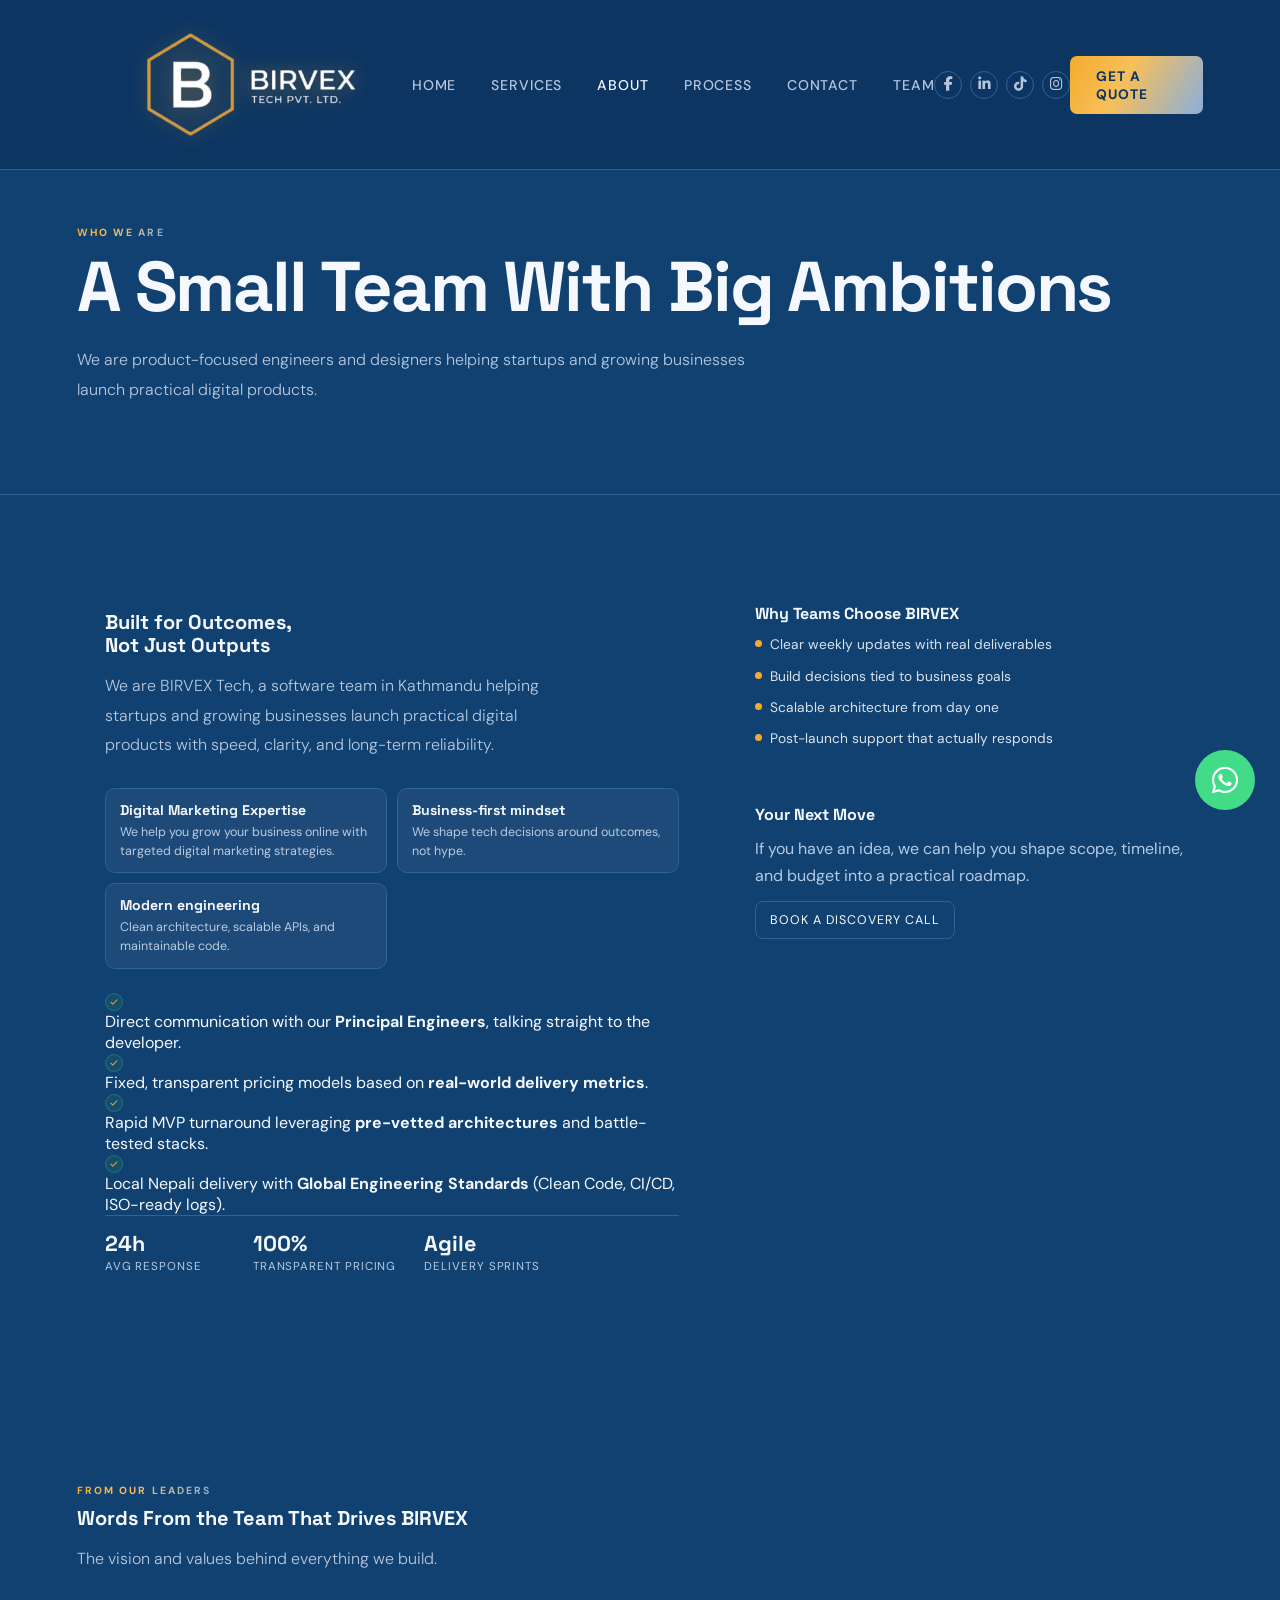
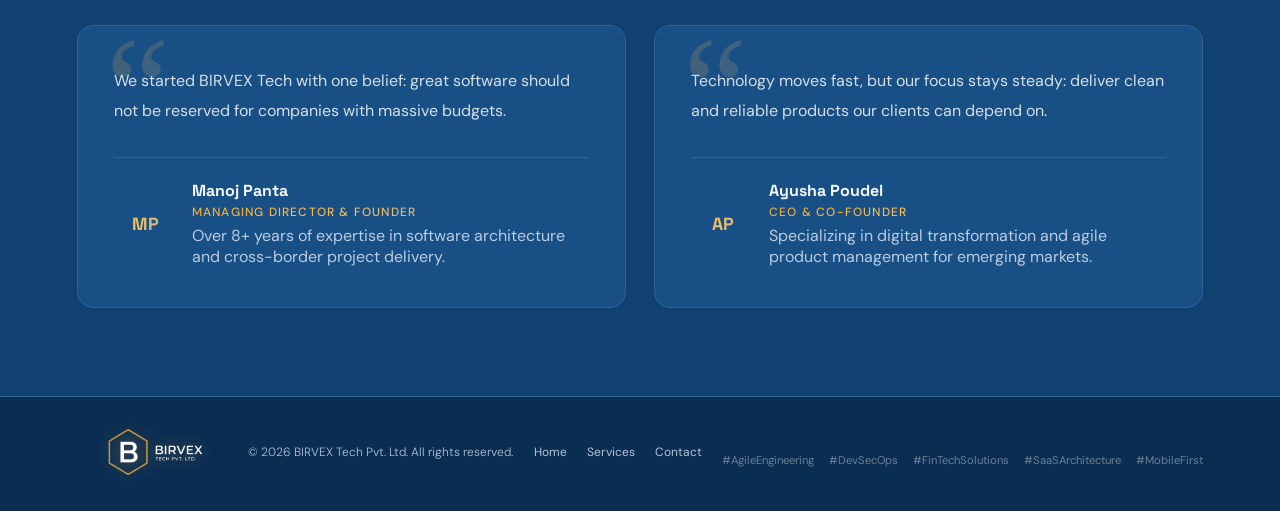
==== commit 46609e24: "fix: update WhatsApp icon class to fa-brands across all pages" ====
--- a/about.html
+++ b/about.html
@@ -234,7 +234,7 @@
     <div class="floating_btn">
         <a target="_blank" href="https://wa.me/9867396900" rel="noopener noreferrer" aria-label="WhatsApp">
             <div class="contact_icon">
-                <i class="fa fa-whatsapp my-float"></i>
+                <i class="fa-brands fa-whatsapp my-float"></i>
             </div>
         </a>
 
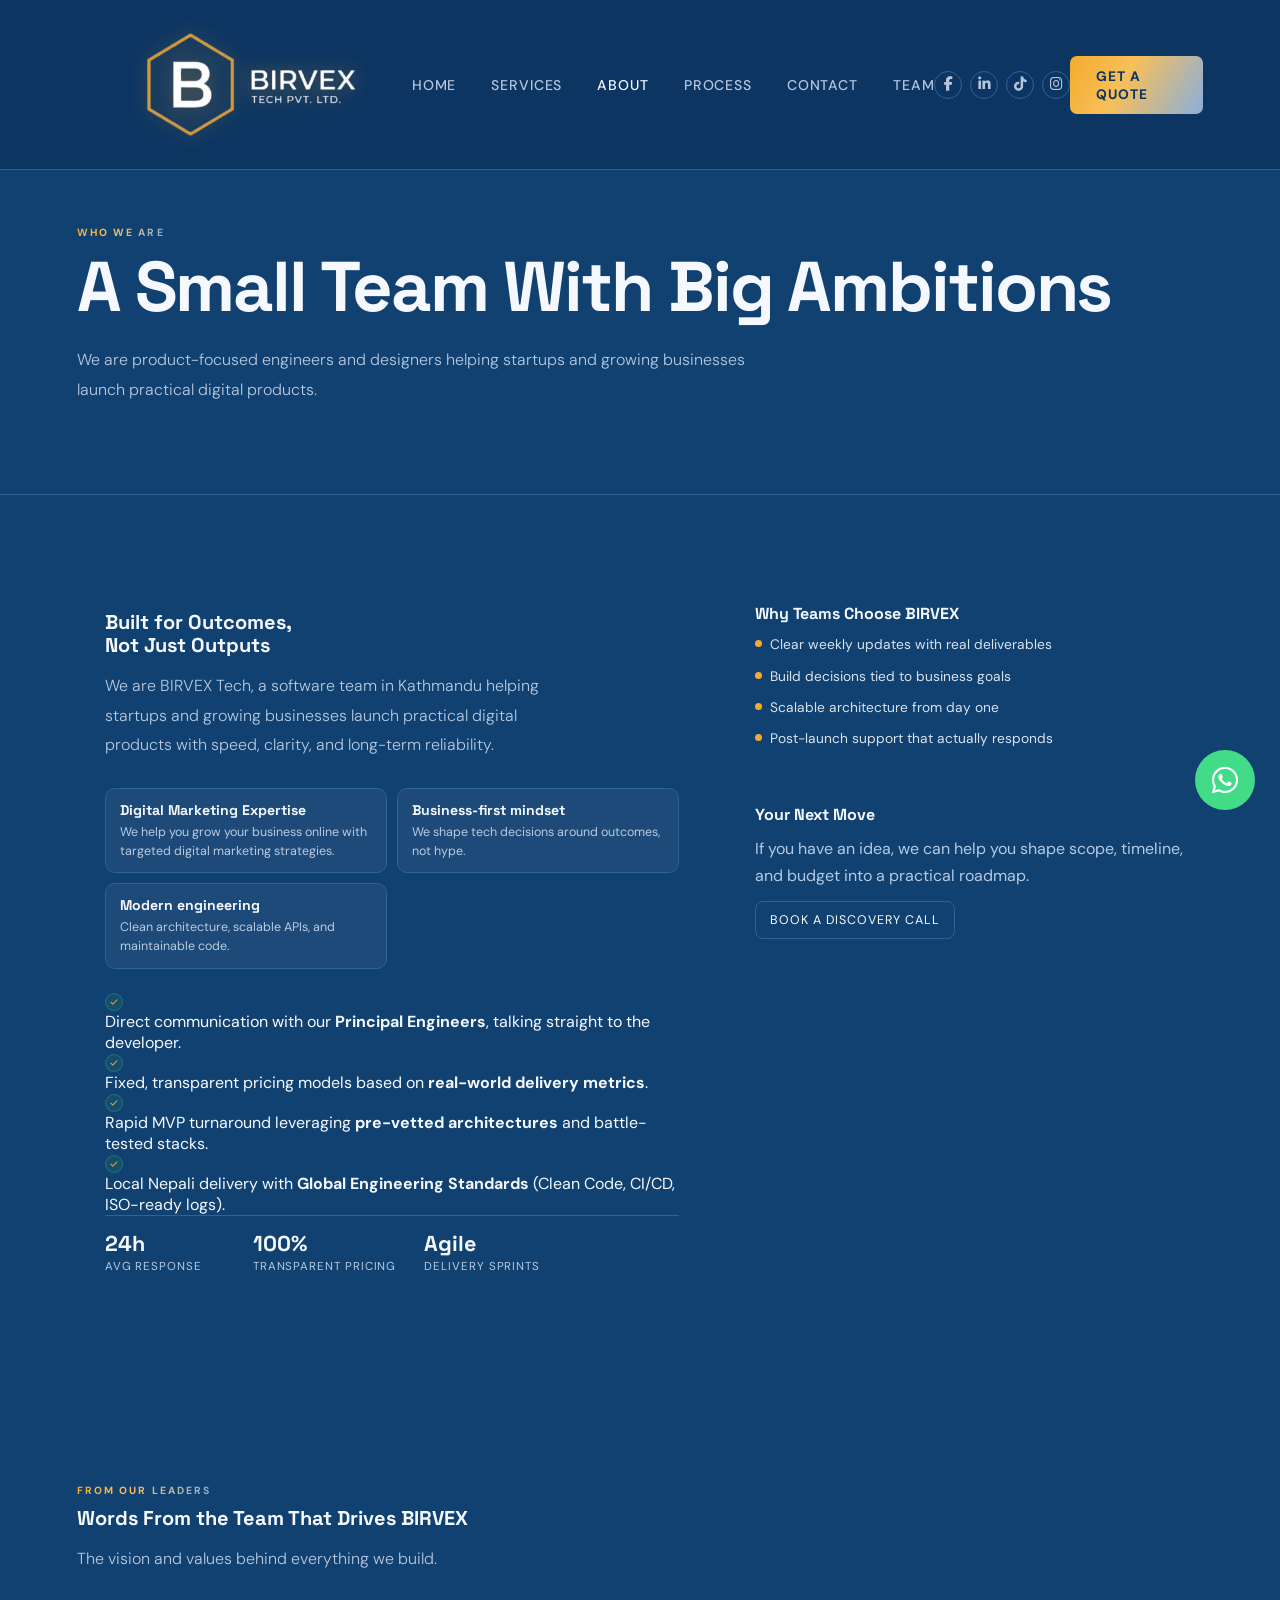
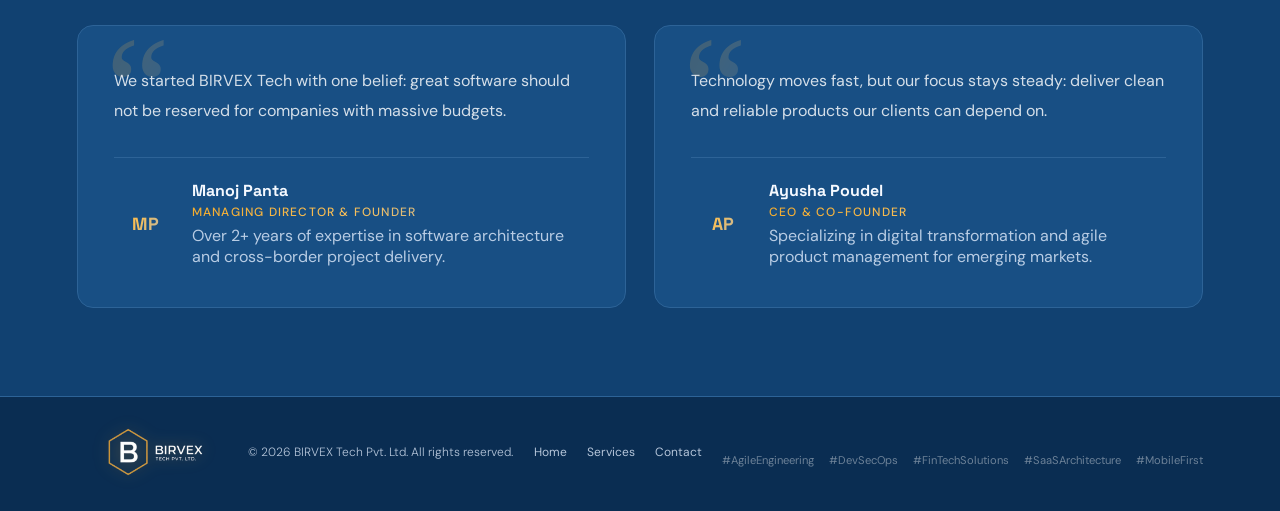
==== commit 691029d5: "change sin about" ====
--- a/about.html
+++ b/about.html
@@ -1,33 +1,35 @@
-<!DOCTYPE html>
+﻿<!DOCTYPE html>
 <html lang="en">
 
-<head>
-    <!-- Google tag (gtag.js) -->
-    <script async src="https://www.googletagmanager.com/gtag/js?id=G-QTSZY4KM24"></script>
-    <script>
+    <head>
+        <!-- Google tag (gtag.js) -->
+        <script async
+            src="https://www.googletagmanager.com/gtag/js?id=G-QTSZY4KM24"></script>
+        <script>
         window.dataLayer = window.dataLayer || [];
         function gtag() { dataLayer.push(arguments); }
         gtag('js', new Date());
 
         gtag('config', 'G-QTSZY4KM24');
     </script>
-    <meta charset="UTF-8" />
-    <meta name="viewport" content="width=device-width, initial-scale=1.0" />
-    <title>About Birvex Tech | Software Team in Kathmandu, Nepal</title>
-    <meta name="description"
-        content="Learn about Birvex Tech Pvt. Ltd., a product-focused software development team in Kathmandu. We help businesses build scalable digital products with modern engineering." />
-    <link rel="canonical" href="https://birvex.tech/about" />
-    <link rel="icon" href="/assets/images/logo.png" type="image/png">
-    <link rel="preconnect" href="https://fonts.googleapis.com">
-    <link rel="stylesheet" href="https://cdnjs.cloudflare.com/ajax/libs/font-awesome/6.5.2/css/all.min.css"
-        crossorigin="anonymous" referrerpolicy="no-referrer" />
-    <link
-        href="https://fonts.googleapis.com/css2?family=Space+Grotesk:wght@500;600;700;800&family=DM+Sans:wght@300;400;500&display=swap"
-        rel="stylesheet">
-    <link rel="stylesheet" href="/styles/style.css">
-
-    <!-- JSON-LD Schema Markup -->
-    <script type="application/ld+json">
+        <meta charset="UTF-8" />
+        <meta name="viewport" content="width=device-width, initial-scale=1.0" />
+        <title>About Birvex Tech | Software Team in Kathmandu, Nepal</title>
+        <meta name="description"
+            content="Learn about Birvex Tech Pvt. Ltd., a product-focused software development team in Kathmandu. We help businesses build scalable digital products with modern engineering." />
+        <link rel="canonical" href="https://birvex.tech/about" />
+        <link rel="icon" href="/assets/images/logo.png" type="image/png">
+        <link rel="preconnect" href="https://fonts.googleapis.com">
+        <link rel="stylesheet"
+            href="https://cdnjs.cloudflare.com/ajax/libs/font-awesome/6.5.2/css/all.min.css"
+            crossorigin="anonymous" referrerpolicy="no-referrer" />
+        <link
+            href="https://fonts.googleapis.com/css2?family=Space+Grotesk:wght@500;600;700;800&family=DM+Sans:wght@300;400;500&display=swap"
+            rel="stylesheet">
+        <link rel="stylesheet" href="/styles/style.css">
+
+        <!-- JSON-LD Schema Markup -->
+        <script type="application/ld+json">
         {
           "@context": "https://schema.org",
           "@type": "BreadcrumbList",
@@ -44,230 +46,264 @@
           }]
         }
         </script>
-</head>
-
-<body>
-    <nav id="nav">
-        <a href="/" class="nav-brand">
-            <img src="/assets/images/logo.png" alt="BIRVEX Tech Pvt. Ltd."
-                style="height:155px;width:auto;display:block;">
-        </a>
-        <ul class="nav-links">
-            <li><a href="/">Home</a></li>
-            <li><a href="/services">Services</a></li>
-            <li><a href="/about" class="active">About</a></li>
-            <li><a href="/process">Process</a></li>
-            <li><a href="/contact">Contact</a></li>
-            <li> <a href="/team">Team</a></li>
-        </ul>
-        <div class="nav-social">
-            <a href="https://www.facebook.com/profile.php?id=61580804552190" target="_blank" rel="noopener noreferrer"
-                aria-label="Facebook"><i class="fa-brands fa-facebook-f"></i></a>
-            <a href="https://www.linkedin.com/company/birvex-tech-pvt-ltd" target="_blank" rel="noopener noreferrer"
-                aria-label="LinkedIn"><i class="fa-brands fa-linkedin-in"></i></a>
-            <a href="https://www.tiktok.com/@birvextech" target="_blank" rel="noopener noreferrer"
-                aria-label="TikTok"><i class="fa-brands fa-tiktok"></i></a>
-            <a href="https://www.instagram.com/birvextech?igsh=MWQ1cmxmb3Z1YXc5ZA%3D%3D&utm_source=qr" target="_blank"
-                rel="noopener noreferrer" aria-label="Instagram"><i class="fa-brands fa-instagram"></i></a>
+    </head>
+
+    <body>
+        <nav id="nav">
+            <a href="/" class="nav-brand">
+                <img src="/assets/images/logo.png" alt="BIRVEX Tech Pvt. Ltd."
+                    style="height:155px;width:auto;display:block;">
+            </a>
+            <ul class="nav-links">
+                <li><a href="/">Home</a></li>
+                <li><a href="/services">Services</a></li>
+                <li><a href="/about" class="active">About</a></li>
+                <li><a href="/process">Process</a></li>
+                <li><a href="/contact">Contact</a></li>
+                <li> <a href="/team">Team</a></li>
+            </ul>
+            <div class="nav-social">
+                <a href="https://www.facebook.com/profile.php?id=61580804552190"
+                    target="_blank" rel="noopener noreferrer"
+                    aria-label="Facebook"><i
+                        class="fa-brands fa-facebook-f"></i></a>
+                <a href="https://www.linkedin.com/company/birvex-tech-pvt-ltd"
+                    target="_blank" rel="noopener noreferrer"
+                    aria-label="LinkedIn"><i
+                        class="fa-brands fa-linkedin-in"></i></a>
+                <a href="https://www.tiktok.com/@birvextech" target="_blank"
+                    rel="noopener noreferrer"
+                    aria-label="TikTok"><i class="fa-brands fa-tiktok"></i></a>
+                <a
+                    href="https://www.instagram.com/birvextech?igsh=MWQ1cmxmb3Z1YXc5ZA%3D%3D&utm_source=qr"
+                    target="_blank"
+                    rel="noopener noreferrer" aria-label="Instagram"><i
+                        class="fa-brands fa-instagram"></i></a>
+            </div>
+            <a href="/contact" class="nav-cta">Get a Quote</a>
+            <div class="hamburger"
+                id="hbg"><span></span><span></span><span></span></div>
+        </nav>
+
+        <div class="mob-menu" id="mob">
+            <a href="/" onclick="closeMob()">Home</a>
+            <a href="/services" onclick="closeMob()">Services</a>
+            <a href="/about" class="active" onclick="closeMob()">About</a>
+            <a href="/process" onclick="closeMob()">Process</a>
+            <a href="/contact" onclick="closeMob()">Contact</a>
+            <a href="/team" onclick="closeMob()">Team</a>
+            <div class="mob-social">
+                <a href="https://www.facebook.com/profile.php?id=61580804552190"
+                    target="_blank" rel="noopener noreferrer"
+                    aria-label="Facebook"><i
+                        class="fa-brands fa-facebook-f"></i></a>
+                <a href="https://www.linkedin.com/company/birvex-tech-pvt-ltd"
+                    target="_blank" rel="noopener noreferrer"
+                    aria-label="LinkedIn"><i
+                        class="fa-brands fa-linkedin-in"></i></a>
+                <a href="https://www.tiktok.com/@birvextech" target="_blank"
+                    rel="noopener noreferrer"
+                    aria-label="TikTok"><i class="fa-brands fa-tiktok"></i></a>
+                <a
+                    href="https://www.instagram.com/birvextech?igsh=MWQ1cmxmb3Z1YXc5ZA%3D%3D&utm_source=qr"
+                    target="_blank"
+                    rel="noopener noreferrer" aria-label="Instagram"><i
+                        class="fa-brands fa-instagram"></i></a>
+            </div>
         </div>
-        <a href="/contact" class="nav-cta">Get a Quote</a>
-        <div class="hamburger" id="hbg"><span></span><span></span><span></span></div>
-    </nav>
-
-    <div class="mob-menu" id="mob">
-        <a href="/" onclick="closeMob()">Home</a>
-        <a href="/services" onclick="closeMob()">Services</a>
-        <a href="/about" class="active" onclick="closeMob()">About</a>
-        <a href="/process" onclick="closeMob()">Process</a>
-        <a href="/contact" onclick="closeMob()">Contact</a>
-        <a href="/team" onclick="closeMob()">Team</a>
-        <div class="mob-social">
-            <a href="https://www.facebook.com/profile.php?id=61580804552190" target="_blank" rel="noopener noreferrer"
-                aria-label="Facebook"><i class="fa-brands fa-facebook-f"></i></a>
-            <a href="https://www.linkedin.com/company/birvex-tech-pvt-ltd" target="_blank" rel="noopener noreferrer"
-                aria-label="LinkedIn"><i class="fa-brands fa-linkedin-in"></i></a>
-            <a href="https://www.tiktok.com/@birvextech" target="_blank" rel="noopener noreferrer"
-                aria-label="TikTok"><i class="fa-brands fa-tiktok"></i></a>
-            <a href="https://www.instagram.com/birvextech?igsh=MWQ1cmxmb3Z1YXc5ZA%3D%3D&utm_source=qr" target="_blank"
-                rel="noopener noreferrer" aria-label="Instagram"><i class="fa-brands fa-instagram"></i></a>
+
+        <section class="page-hero">
+            <div class="s-tag">Who We Are</div>
+            <h1>A Small Team With Big Ambitions</h1>
+            <p class="s-sub">We are product-focused engineers and designers
+                helping startups and growing businesses launch
+                practical digital products.</p>
+        </section>
+
+        <section id="about">
+            <div class="about-text about-main reveal d1">
+                <h2 class="s-title">Built for Outcomes,<br>Not Just Outputs</h2>
+                <p class="s-sub">We are BIRVEX Tech, a software team in
+                    Kathmandu helping startups and growing businesses
+                    launch practical digital products with speed, clarity, and
+                    long-term reliability.</p>
+                <div class="about-highlights">
+                    <div class="about-h">
+                        <div class="about-h-title">Digital Marketing
+                            Expertise</div>
+                        <div class="about-h-sub">We help you grow your business
+                            online with targeted digital marketing
+                            strategies.</div>
+                    </div>
+                    <div class="about-h">
+                        <div class="about-h-title">Business-first mindset</div>
+                        <div class="about-h-sub">We shape tech decisions around
+                            outcomes, not hype.</div>
+                    </div>
+                    <div class="about-h">
+                        <div class="about-h-title">Modern engineering</div>
+                        <div class="about-h-sub">Clean architecture, scalable
+                            APIs, and maintainable code.</div>
+                    </div>
+                </div>
+                <ul style="list-style-type: none;">
+                    <li><span class="ck"><svg viewBox="0 0 24 24">
+                                <polyline points="20 6 9 17 4 12" />
+                            </svg></span>Direct communication with our
+                        <b>Principal Engineers</b>, talking straight to the
+                        developer.</li>
+                    <li><span class="ck"><svg viewBox="0 0 24 24">
+                                <polyline points="20 6 9 17 4 12" />
+                            </svg></span>Fixed, transparent pricing models based
+                        on <b>real-world delivery metrics</b>.</li>
+                    <li><span class="ck"><svg viewBox="0 0 24 24">
+                                <polyline points="20 6 9 17 4 12" />
+                            </svg></span>Rapid MVP turnaround leveraging
+                        <b>pre-vetted architectures</b> and battle-tested
+                        stacks.</li>
+                    <li><span class="ck"><svg viewBox="0 0 24 24">
+                                <polyline points="20 6 9 17 4 12" />
+                            </svg></span>Local Nepali delivery with <b>Global
+                            Engineering Standards</b> (Clean Code, CI/CD,
+                        ISO-ready logs).</li>
+                </ul>
+                <div class="about-trust">
+                    <div class="about-kpi">
+                        <div class="about-kpi-n">24h</div>
+                        <div class="about-kpi-l">Avg response</div>
+                    </div>
+                    <div class="about-kpi">
+                        <div class="about-kpi-n">100%</div>
+                        <div class="about-kpi-l">Transparent pricing</div>
+                    </div>
+                    <div class="about-kpi">
+                        <div class="about-kpi-n">Agile</div>
+                        <div class="about-kpi-l">Delivery sprints</div>
+                    </div>
+                </div>
+            </div>
+            <aside class="about-side reveal d2">
+                <div class="about-side-card">
+                    <div class="about-side-title">Why Teams Choose BIRVEX</div>
+                    <ul class="about-mini-list">
+                        <li>Clear weekly updates with real deliverables</li>
+                        <li>Build decisions tied to business goals</li>
+                        <li>Scalable architecture from day one</li>
+                        <li>Post-launch support that actually responds</li>
+                    </ul>
+                </div>
+                <div class="about-side-card">
+                    <div class="about-side-title">Your Next Move</div>
+                    <p class="about-side-text">If you have an idea, we can help
+                        you shape scope, timeline, and budget into a
+                        practical roadmap.</p>
+                    <a href="/contact" class="about-side-cta">Book a Discovery
+                        Call</a>
+                </div>
+            </aside>
+        </section>
+
+        <section id="leadership">
+            <div class="lead-head reveal">
+                <div class="s-tag">From Our Leaders</div>
+                <h2 class="s-title">Words From the Team That Drives BIRVEX</h2>
+                <p class="s-sub">The vision and values behind everything we
+                    build.</p>
+            </div>
+            <div class="lead-grid">
+                <div class="lead-card reveal">
+                    <p class="lead-quote">We started BIRVEX Tech with one
+                        belief: great software should not be reserved for
+                        companies with massive budgets.</p>
+                    <div class="lead-person">
+                        <div class="lead-avatar">
+                            <div class="lead-avatar-inner no-photo"
+                                data-fallback="MP">
+                                <img src="/assets/images/CEO.png"
+                                    alt="Manoj Panta - Managing Director and Founder of Birvex Tech"
+                                    loading="lazy"
+                                    width="100" height="100">
+                            </div>
+                        </div>
+                        <div>
+                            <div class="lead-info-name">Manoj Panta</div>
+                            <div class="lead-info-role">Managing Director &
+                                Founder</div>
+                            <p
+                                style="font-size: 0.8rem; color: var(--muted); margin-top: 5px;">Over
+                                2+ years of expertise
+                                in software architecture and cross-border
+                                project delivery.</p>
+                        </div>
+                    </div>
+                </div>
+                <div class="lead-card reveal d1">
+                    <p class="lead-quote">Technology moves fast, but our focus
+                        stays steady: deliver clean and reliable
+                        products
+                        our clients can depend on.</p>
+                    <div class="lead-person">
+                        <div class="lead-avatar">
+                            <div class="lead-avatar-inner no-photo"
+                                data-fallback="AP">
+                                <img src="/assets/images/ceo_co_founder.png"
+                                    alt="Ayusha Poudel - CEO and Co-Founder of Birvex Tech"
+                                    loading="lazy" width="100"
+                                    height="100">
+                            </div>
+                        </div>
+                        <div>
+                            <div class="lead-info-name">Ayusha Poudel</div>
+                            <div class="lead-info-role">CEO & Co-Founder</div>
+                            <p
+                                style="font-size: 0.8rem; color: var(--muted); margin-top: 5px;">Specializing
+                                in digital
+                                transformation and agile product management for
+                                emerging markets.</p>
+                        </div>
+                    </div>
+                </div>
+            </div>
+        </section>
+        <div class="floating_btn">
+            <a target="_blank" href="https://wa.me/9867396900"
+                rel="noopener noreferrer" aria-label="WhatsApp">
+                <div class="contact_icon">
+                    <i class="fa-brands fa-whatsapp my-float"></i>
+                </div>
+            </a>
+
         </div>
-    </div>
-
-    <section class="page-hero">
-        <div class="s-tag">Who We Are</div>
-        <h1>A Small Team With Big Ambitions</h1>
-        <p class="s-sub">We are product-focused engineers and designers
-            helping startups and growing businesses launch
-            practical digital products.</p>
-    </section>
-
-    <section id="about">
-        <div class="about-text about-main reveal d1">
-            <h2 class="s-title">Built for Outcomes,<br>Not Just Outputs</h2>
-            <p class="s-sub">We are BIRVEX Tech, a software team in
-                Kathmandu helping startups and growing businesses
-                launch practical digital products with speed, clarity, and
-                long-term reliability.</p>
-            <div class="about-highlights">
-                <div class="about-h">
-                    <div class="about-h-title">Digital Marketing
-                        Expertise</div>
-                    <div class="about-h-sub">We help you grow your business
-                        online with targeted digital marketing
-                        strategies.</div>
-                </div>
-                <div class="about-h">
-                    <div class="about-h-title">Business-first mindset</div>
-                    <div class="about-h-sub">We shape tech decisions around
-                        outcomes, not hype.</div>
-                </div>
-                <div class="about-h">
-                    <div class="about-h-title">Modern engineering</div>
-                    <div class="about-h-sub">Clean architecture, scalable
-                        APIs, and maintainable code.</div>
-                </div>
-            </div>
-            <ul style="list-style-type: none;">
-                <li><span class="ck"><svg viewBox="0 0 24 24">
-                            <polyline points="20 6 9 17 4 12" />
-                        </svg></span>Direct communication with our <b>Principal Engineers</b>, talking straight to the
-                    developer.</li>
-                <li><span class="ck"><svg viewBox="0 0 24 24">
-                            <polyline points="20 6 9 17 4 12" />
-                        </svg></span>Fixed, transparent pricing models based on <b>real-world delivery metrics</b>.</li>
-                <li><span class="ck"><svg viewBox="0 0 24 24">
-                            <polyline points="20 6 9 17 4 12" />
-                        </svg></span>Rapid MVP turnaround leveraging <b>pre-vetted architectures</b> and battle-tested
-                    stacks.</li>
-                <li><span class="ck"><svg viewBox="0 0 24 24">
-                            <polyline points="20 6 9 17 4 12" />
-                        </svg></span>Local Nepali delivery with <b>Global Engineering Standards</b> (Clean Code, CI/CD,
-                    ISO-ready logs).</li>
-            </ul>
-            <div class="about-trust">
-                <div class="about-kpi">
-                    <div class="about-kpi-n">24h</div>
-                    <div class="about-kpi-l">Avg response</div>
-                </div>
-                <div class="about-kpi">
-                    <div class="about-kpi-n">100%</div>
-                    <div class="about-kpi-l">Transparent pricing</div>
-                </div>
-                <div class="about-kpi">
-                    <div class="about-kpi-n">Agile</div>
-                    <div class="about-kpi-l">Delivery sprints</div>
-                </div>
-            </div>
-        </div>
-        <aside class="about-side reveal d2">
-            <div class="about-side-card">
-                <div class="about-side-title">Why Teams Choose BIRVEX</div>
-                <ul class="about-mini-list">
-                    <li>Clear weekly updates with real deliverables</li>
-                    <li>Build decisions tied to business goals</li>
-                    <li>Scalable architecture from day one</li>
-                    <li>Post-launch support that actually responds</li>
-                </ul>
-            </div>
-            <div class="about-side-card">
-                <div class="about-side-title">Your Next Move</div>
-                <p class="about-side-text">If you have an idea, we can help
-                    you shape scope, timeline, and budget into a
-                    practical roadmap.</p>
-                <a href="/contact" class="about-side-cta">Book a Discovery
-                    Call</a>
-            </div>
-        </aside>
-    </section>
-
-    <section id="leadership">
-        <div class="lead-head reveal">
-            <div class="s-tag">From Our Leaders</div>
-            <h2 class="s-title">Words From the Team That Drives BIRVEX</h2>
-            <p class="s-sub">The vision and values behind everything we
-                build.</p>
-        </div>
-        <div class="lead-grid">
-            <div class="lead-card reveal">
-                <p class="lead-quote">We started BIRVEX Tech with one
-                    belief: great software should not be reserved for
-                    companies with massive budgets.</p>
-                <div class="lead-person">
-                    <div class="lead-avatar">
-                        <div class="lead-avatar-inner no-photo" data-fallback="MP">
-                            <img src="/assets/images/CEO.png"
-                                alt="Manoj Panta - Managing Director and Founder of Birvex Tech" loading="lazy"
-                                width="100" height="100">
-                        </div>
-                    </div>
-                    <div>
-                        <div class="lead-info-name">Manoj Panta</div>
-                        <div class="lead-info-role">Managing Director & Founder</div>
-                        <p style="font-size: 0.8rem; color: var(--muted); margin-top: 5px;">Over 8+ years of expertise
-                            in software architecture and cross-border project delivery.</p>
-                    </div>
-                </div>
-            </div>
-            <div class="lead-card reveal d1">
-                <p class="lead-quote">Technology moves fast, but our focus
-                    stays steady: deliver clean and reliable
-                    products
-                    our clients can depend on.</p>
-                <div class="lead-person">
-                    <div class="lead-avatar">
-                        <div class="lead-avatar-inner no-photo" data-fallback="AP">
-                            <img src="/assets/images/ceo_co_founder.png"
-                                alt="Ayusha Poudel - CEO and Co-Founder of Birvex Tech" loading="lazy" width="100"
-                                height="100">
-                        </div>
-                    </div>
-                    <div>
-                        <div class="lead-info-name">Ayusha Poudel</div>
-                        <div class="lead-info-role">CEO & Co-Founder</div>
-                        <p style="font-size: 0.8rem; color: var(--muted); margin-top: 5px;">Specializing in digital
-                            transformation and agile product management for emerging markets.</p>
-                    </div>
-                </div>
-            </div>
-        </div>
-    </section>
-    <div class="floating_btn">
-        <a target="_blank" href="https://wa.me/9867396900" rel="noopener noreferrer" aria-label="WhatsApp">
-            <div class="contact_icon">
-                <i class="fa-brands fa-whatsapp my-float"></i>
-            </div>
-        </a>
-
-    </div>
-    <footer>
-        <div class="ft-brand">
-            <img src="/assets/images/logo.png" alt="BIRVEX Tech Pvt. Ltd."
-                style="height:70px;width:auto;display:block;filter:drop-shadow(0 0 8px rgba(243,171,45,0.35));">
-        </div>
-
-        <span class="ft-copy">© 2026 BIRVEX Tech Pvt. Ltd. All rights
-            reserved.</span>
-        <div class="ft-links">
-            <a href="/">Home</a><a href="/services">Services</a><a href="/contact">Contact</a>
-        </div>
-        <div class="ft-topics"
-            style="margin-top: 15px; font-size: 0.7rem; color: rgba(255,255,255,0.4); display: flex; gap: 15px; flex-wrap: wrap; justify-content: center;">
-            <span>#AgileEngineering</span>
-            <span>#DevSecOps</span>
-            <span>#FinTechSolutions</span>
-            <span>#SaaSArchitecture</span>
-            <span>#MobileFirst</span>
-        </div>
-    </footer>
-
-    <div class="toast-wrap" id="toastWrap"></div>
-
-    <script src="/scripts/main.js"></script>
-</body>
-
-<!--Start of Tawk.to Script-->
-<!--Start of Tawk.to Script-->
-<script type="text/javascript">
+        <footer>
+            <div class="ft-brand">
+                <img src="/assets/images/logo.png" alt="BIRVEX Tech Pvt. Ltd."
+                    style="height:70px;width:auto;display:block;filter:drop-shadow(0 0 8px rgba(243,171,45,0.35));">
+            </div>
+
+            <span class="ft-copy">© 2026 BIRVEX Tech Pvt. Ltd. All rights
+                reserved.</span>
+            <div class="ft-links">
+                <a href="/">Home</a><a href="/services">Services</a><a
+                    href="/contact">Contact</a>
+            </div>
+            <div class="ft-topics"
+                style="margin-top: 15px; font-size: 0.7rem; color: rgba(255,255,255,0.4); display: flex; gap: 15px; flex-wrap: wrap; justify-content: center;">
+                <span>#AgileEngineering</span>
+                <span>#DevSecOps</span>
+                <span>#FinTechSolutions</span>
+                <span>#SaaSArchitecture</span>
+                <span>#MobileFirst</span>
+            </div>
+        </footer>
+
+        <div class="toast-wrap" id="toastWrap"></div>
+
+        <script src="/scripts/main.js"></script>
+    </body>
+
+    <!--Start of Tawk.to Script-->
+    <!--Start of Tawk.to Script-->
+    <script type="text/javascript">
     var Tawk_API = Tawk_API || {}, Tawk_LoadStart = new Date();
     (function () {
         var s1 = document.createElement("script"), s0 = document.getElementsByTagName("script")[0];
@@ -278,7 +314,7 @@
         s0.parentNode.insertBefore(s1, s0);
     })();
 </script>
-<!--End of Tawk.to Script-->
-<!--End of Tawk.to Script-->
+    <!--End of Tawk.to Script-->
+    <!--End of Tawk.to Script-->
 
 </html>
